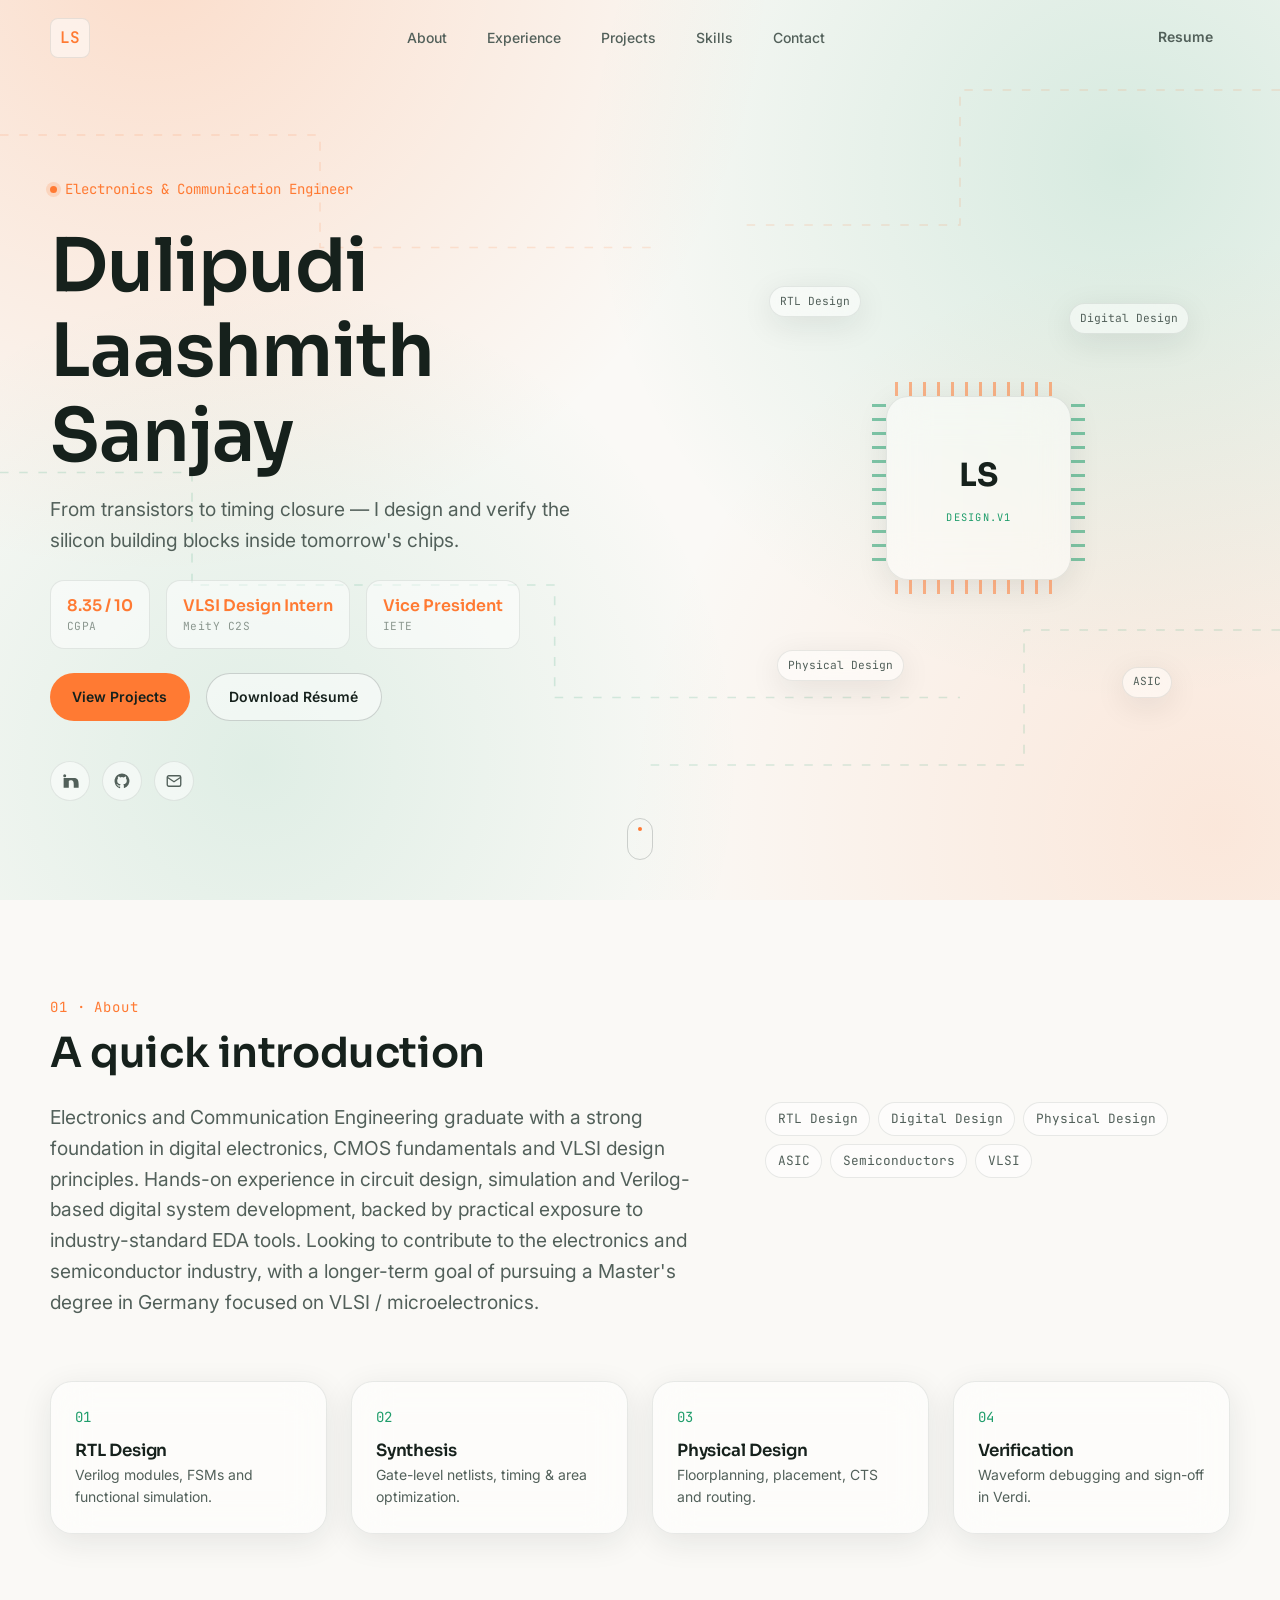
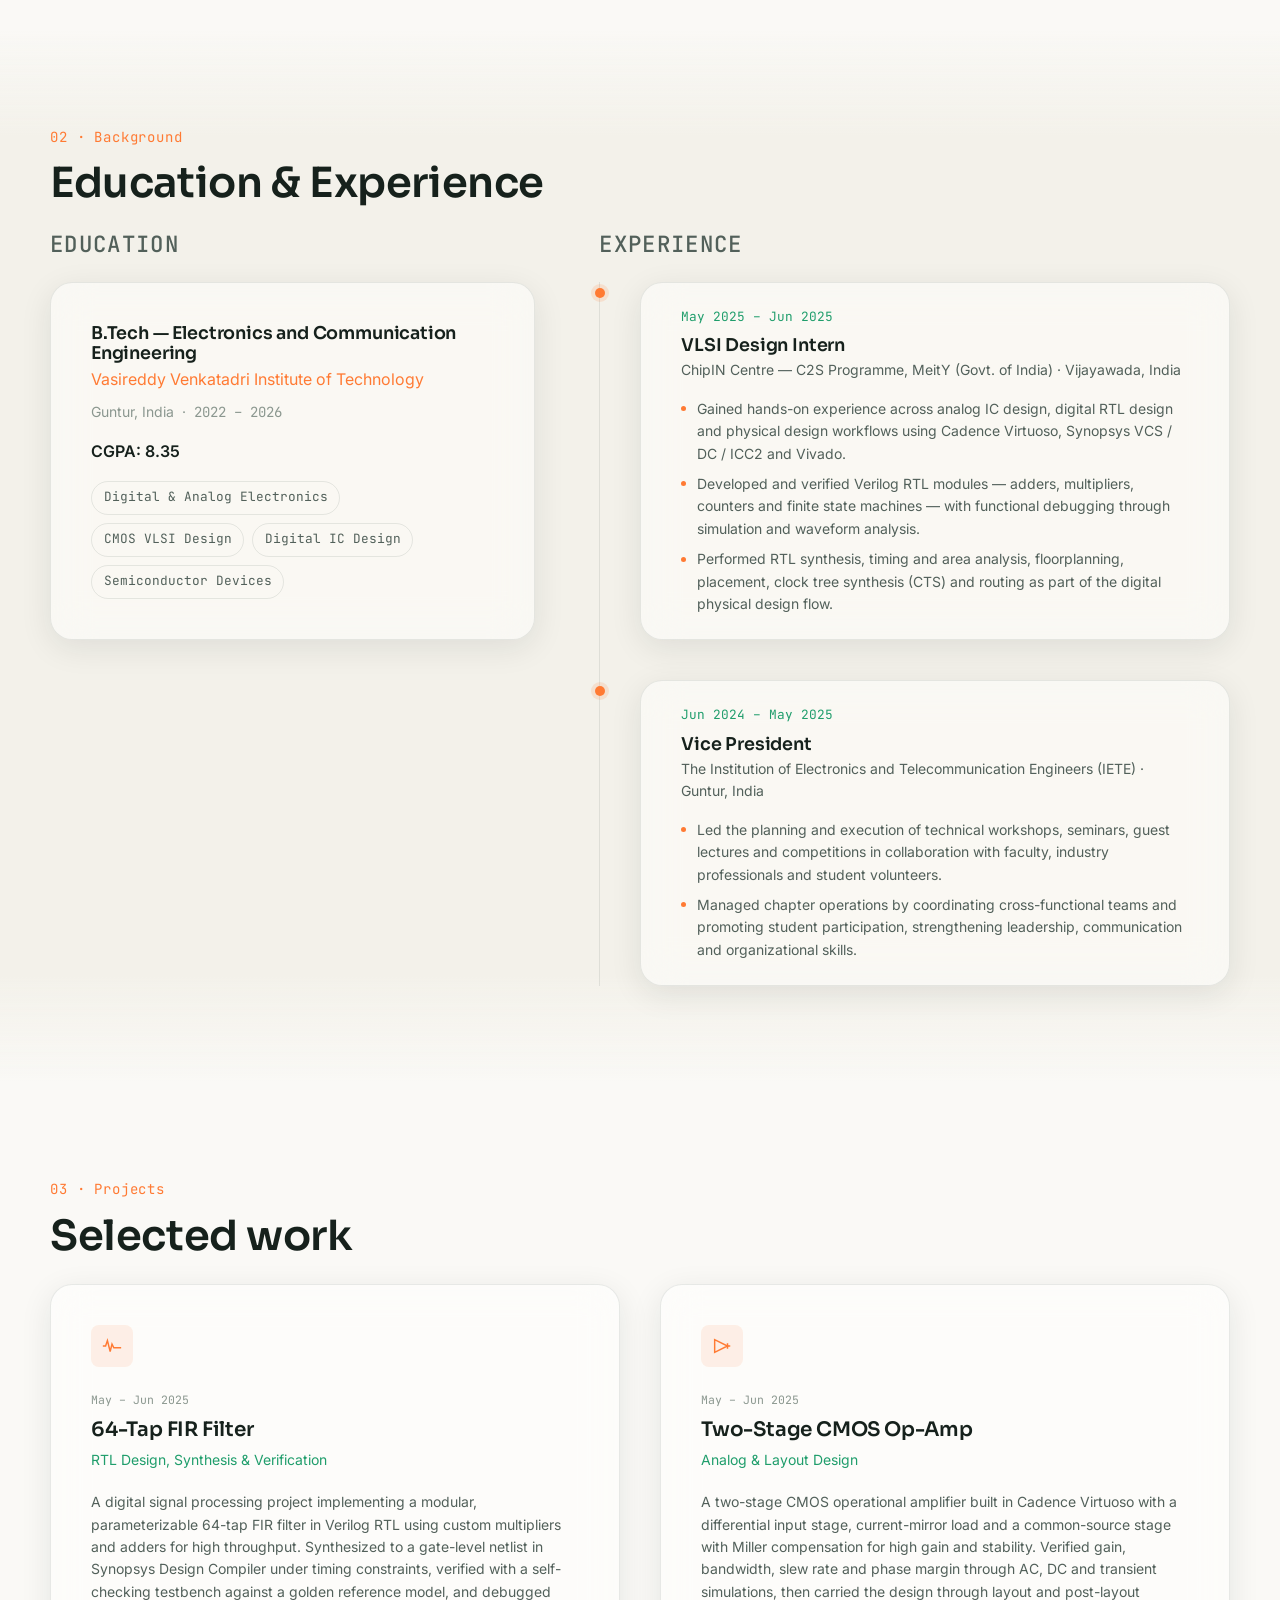
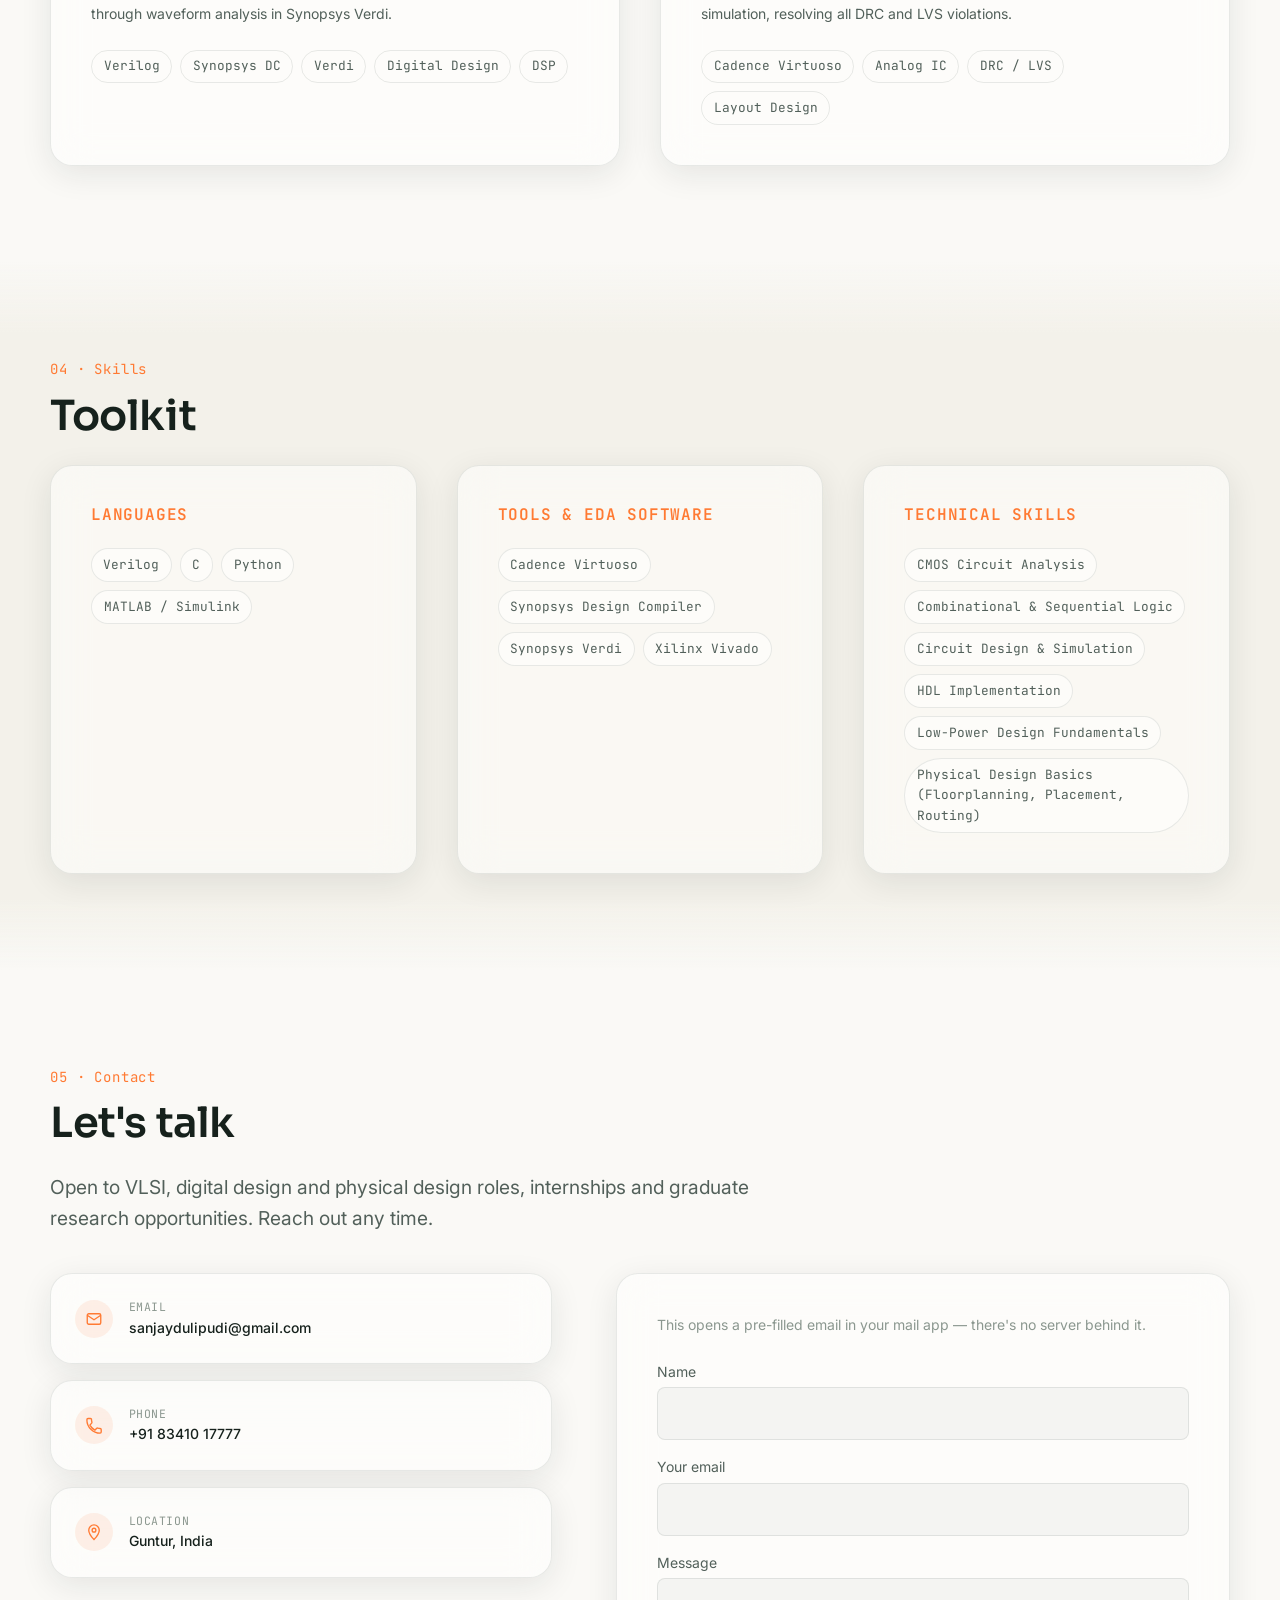
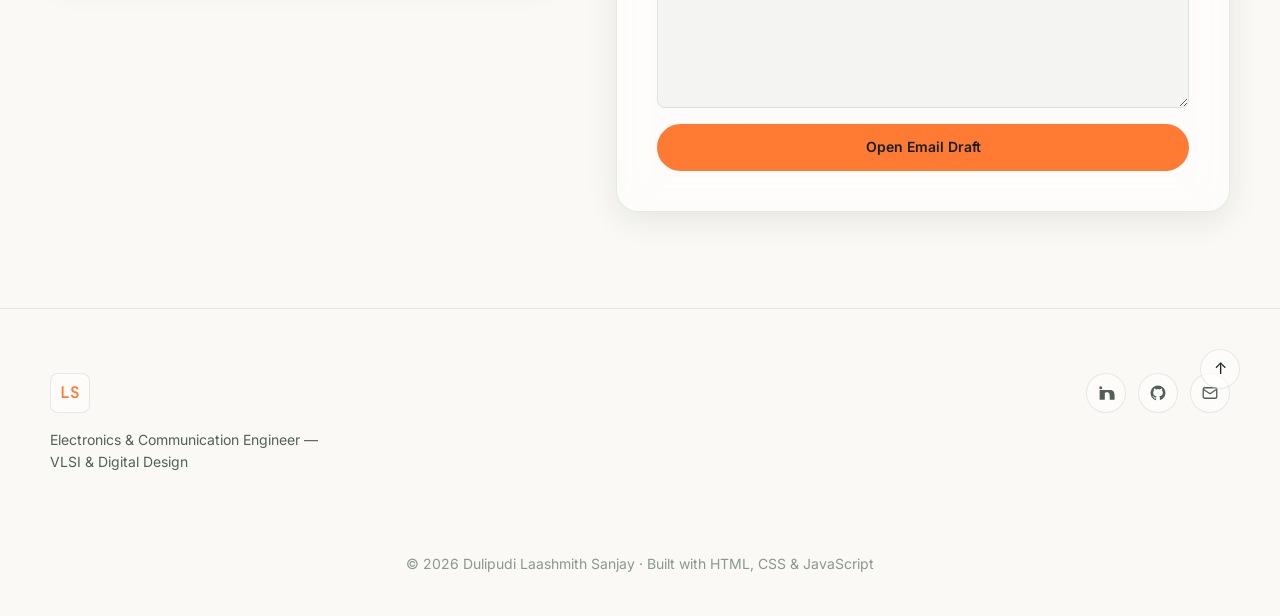
==== index.html @ 874336dc "Initial portfolio website" ====
<!DOCTYPE html>
<html lang="en">
<head>
  <meta charset="UTF-8" />
  <meta name="viewport" content="width=device-width, initial-scale=1.0" />
  <title>Laashmith Sanjay — VLSI &amp; Digital Design Engineer</title>
  <meta name="description" content="Portfolio of Dulipudi Laashmith Sanjay, an ECE graduate specializing in RTL design, physical design and analog IC design." />

  <!-- Favicon: a small inline chip glyph, no image file needed -->
  <link rel="icon" href="data:image/svg+xml,%3Csvg xmlns='http://www.w3.org/2000/svg' viewBox='0 0 32 32'%3E%3Crect x='9' y='9' width='14' height='14' rx='2' fill='%23ff7a33'/%3E%3Crect x='13' y='2' width='2' height='6' fill='%231f9d6b'/%3E%3Crect x='17' y='2' width='2' height='6' fill='%231f9d6b'/%3E%3Crect x='13' y='24' width='2' height='6' fill='%231f9d6b'/%3E%3Crect x='17' y='24' width='2' height='6' fill='%231f9d6b'/%3E%3Crect x='2' y='13' width='6' height='2' fill='%231f9d6b'/%3E%3Crect x='2' y='17' width='6' height='2' fill='%231f9d6b'/%3E%3Crect x='24' y='13' width='6' height='2' fill='%231f9d6b'/%3E%3Crect x='24' y='17' width='6' height='2' fill='%231f9d6b'/%3E%3C/svg%3E" />

  <!-- Fonts: Sora (headings), Inter (body), JetBrains Mono (labels/data) -->
  <link rel="preconnect" href="https://fonts.googleapis.com" />
  <link rel="preconnect" href="https://fonts.gstatic.com" crossorigin />
  <link href="https://fonts.googleapis.com/css2?family=Sora:wght@500;600;700;800&family=Inter:wght@400;500;600;700&family=JetBrains+Mono:wght@400;500;600&display=swap" rel="stylesheet" />

  <!-- Light warm-white browser chrome to match the page background -->
  <meta name="theme-color" content="#faf9f6" />

  <!-- Stylesheets: variables.css holds the theme, style.css holds the layout -->
  <link rel="stylesheet" href="css/variables.css" />
  <link rel="stylesheet" href="css/style.css" />
</head>
<body>

  <!-- Lets keyboard / screen-reader users jump straight past the nav -->
  <a class="skip-link" href="#main-content">Skip to content</a>

  <!-- ============================== HEADER / NAV Starts ============================== -->
  <header id="site-header" class="site-header">
    <div class="container site-header__inner">
      <a href="#home" class="logo" aria-label="Back to top">
        <span class="logo__mark" id="logo-initials">LS</span>
      </a>

      <nav class="nav" id="primary-nav" aria-label="Primary">
        <ul class="nav__list" id="nav-list"><!-- populated by main.js from portfolioData.nav --></ul>
      </nav>

      <div class="site-header__actions">
        <a href="#" id="header-resume-btn" class="btn btn--ghost btn--small" download>Resume</a>
        <button id="nav-toggle" class="nav-toggle" aria-label="Open menu" aria-expanded="false" aria-controls="primary-nav">
          <span class="nav-toggle__bar"></span>
          <span class="nav-toggle__bar"></span>
          <span class="nav-toggle__bar"></span>
        </button>
      </div>
    </div>
  </header>
  <!-- ============================== HEADER / NAV Ends ============================== -->

  <main id="main-content">

    <!-- ============================== HERO Starts ============================== -->
    <section id="home" class="hero">
      <div class="hero__bg" aria-hidden="true">
        <svg class="hero__traces" viewBox="0 0 1200 800" preserveAspectRatio="none" aria-hidden="true">
          <path class="trace" d="M0,120 H300 V220 H620" />
          <path class="trace" d="M0,420 H180 V520 H520 V620 H900" />
          <path class="trace" d="M1200,80 H900 V200 H700" />
          <path class="trace" d="M1200,560 H960 V680 H600" />
        </svg>
      </div>

      <div class="container hero__inner">
        <div class="hero__content">
          <p class="eyebrow"><span class="eyebrow__dot"></span><span id="hero-role">Electronics &amp; Communication Engineer</span></p>
          <h1 class="hero__name" id="hero-name">Dulipudi Laashmith Sanjay</h1>
          <p class="hero__tagline" id="hero-tagline">From transistors to timing closure — I design and verify the silicon building blocks inside tomorrow's chips.</p>

          <ul class="chip-row" id="hero-highlights"><!-- populated from portfolioData.highlights --></ul>

          <div class="hero__cta">
            <a href="#projects" class="btn btn--primary">View Projects</a>
            <a href="#" id="hero-resume-btn" class="btn btn--outline" download>Download Résumé</a>
          </div>

          <ul class="social-row" id="hero-socials" aria-label="Social links"><!-- populated from portfolioData.socials --></ul>
        </div>

        <div class="hero__visual" aria-hidden="true">
          <div class="chip-diagram">
            <div class="chip-diagram__die glass-panel" id="chip-die">
              <span class="chip-diagram__initials" id="chip-initials">LS</span>
              <span class="chip-diagram__caption" id="chip-caption">DESIGN.V1</span>
            </div>
            <div class="chip-diagram__pins chip-diagram__pins--top"></div>
            <div class="chip-diagram__pins chip-diagram__pins--bottom"></div>
            <div class="chip-diagram__pins chip-diagram__pins--left"></div>
            <div class="chip-diagram__pins chip-diagram__pins--right"></div>
            <ul class="chip-diagram__badges" id="chip-badges"><!-- populated from portfolioData.interests --></ul>
          </div>
        </div>
      </div>

      <a href="#about" class="scroll-cue" aria-label="Scroll to About section">
        <span></span>
      </a>
    </section>
    <!-- ============================== HERO Ends ============================== -->

    <!-- ============================== ABOUT Starts ============================== -->
    <section id="about" class="section">
      <div class="container">
        <p class="section-eyebrow">01 · About</p>
        <h2 class="section-title">A quick introduction</h2>

        <div class="about-grid">
          <p class="about-summary" id="about-summary"><!-- populated from portfolioData.personal.summary --></p>

          <ul class="tag-list" id="about-interests" aria-label="Areas of interest"><!-- populated from portfolioData.interests --></ul>
        </div>

        <div class="workflow" id="workflow-steps" aria-label="Chip design flow"><!-- populated from portfolioData.workflow --></div>
      </div>
    </section>
    <!-- ============================== ABOUT Ends ============================== -->

    <!-- ============================== EXPERIENCE Starts ============================== -->
    <section id="experience" class="section section--alt">
      <div class="container">
        <p class="section-eyebrow">02 · Background</p>
        <h2 class="section-title">Education &amp; Experience</h2>

        <div class="background-grid">
          <div class="background-col">
            <h3 class="background-col__title">Education</h3>
            <div id="education-list"><!-- populated from portfolioData.education --></div>
          </div>

          <div class="background-col">
            <h3 class="background-col__title">Experience</h3>
            <ol class="timeline" id="experience-list"><!-- populated from portfolioData.experience --></ol>
          </div>
        </div>
      </div>
    </section>
    <!-- ============================== EXPERIENCE Ends ============================== -->

    <!-- ============================== PROJECTS Starts ============================== -->
    <section id="projects" class="section">
      <div class="container">
        <p class="section-eyebrow">03 · Projects</p>
        <h2 class="section-title">Selected work</h2>

        <div class="project-grid" id="project-grid"><!-- populated from portfolioData.projects --></div>
      </div>
    </section>
    <!-- ============================== PROJECTS Ends ============================== -->

    <!-- ============================== SKILLS Starts ============================== -->
    <section id="skills" class="section section--alt">
      <div class="container">
        <p class="section-eyebrow">04 · Skills</p>
        <h2 class="section-title">Toolkit</h2>

        <div class="skills-grid" id="skills-grid"><!-- populated from portfolioData.skills --></div>
      </div>
    </section>
    <!-- ============================== SKILLS Ends ============================== -->

    <!-- ============================== CONTACT Starts ============================== -->
    <section id="contact" class="section">
      <div class="container">
        <p class="section-eyebrow">05 · Contact</p>
        <h2 class="section-title">Let's talk</h2>
        <p class="section-lead">Open to VLSI, digital design and physical design roles, internships and graduate research opportunities. Reach out any time.</p>

        <div class="contact-grid">
          <ul class="contact-cards" id="contact-cards"><!-- populated from portfolioData.personal --></ul>

          <form class="contact-form glass-panel" id="contact-form">
            <p class="contact-form__hint">This opens a pre-filled email in your mail app — there's no server behind it.</p>
            <div class="form-row">
              <label for="cf-name">Name</label>
              <input type="text" id="cf-name" name="name" required />
            </div>
            <div class="form-row">
              <label for="cf-email">Your email</label>
              <input type="email" id="cf-email" name="email" required />
            </div>
            <div class="form-row">
              <label for="cf-message">Message</label>
              <textarea id="cf-message" name="message" rows="4" required></textarea>
            </div>
            <button type="submit" class="btn btn--primary btn--full">Open Email Draft</button>
          </form>
        </div>
      </div>
    </section>
    <!-- ============================== CONTACT Ends ============================== -->

  </main>

  <!-- ============================== FOOTER Starts ============================== -->
  <footer class="site-footer">
    <div class="container site-footer__inner">
      <div>
        <span class="logo__mark logo__mark--small" id="footer-initials">LS</span>
        <p class="site-footer__tagline" id="footer-tagline">Electronics &amp; Communication Engineer — VLSI &amp; Digital Design</p>
      </div>

      <ul class="social-row" id="footer-socials" aria-label="Social links"><!-- populated by main.js --></ul>

      <p class="site-footer__meta">
        <span id="footer-year"></span> · Built with HTML, CSS &amp; JavaScript
      </p>
    </div>

    <a href="#home" class="back-to-top" aria-label="Back to top">↑</a>
  </footer>
  <!-- ============================== FOOTER Ends ============================== -->

  <!-- Scripts: data first, then the code that renders it -->
  <script src="js/portfolio-data.js"></script>
  <script src="js/main.js"></script>
</body>
</html>
---- css/variables.css ----
/* ============================================================================
   DESIGN TOKENS  (variables.css)
   ============================================================================
   This file is the control panel for the whole look of the site.
   Change a value here and it updates everywhere that value is used.

   You will almost never need to open style.css just to re-theme the page —
   start here first.
============================================================================ */

:root {

  /* ----------------------------------------------------------------------
     1. COLORS
     A warm, light "circuit board" palette: a soft paper-white base, a
     signal-orange accent (used sparingly — CTAs and highlights) and a
     circuit-green secondary accent (tags, hovers, trace lines). Two soft
     gradient blobs of these colors sit behind the page so the glass
     panels have real color to catch and refract — glassmorphism looks
     flat on plain white without that.
     Change these values to re-theme the entire site.
  ---------------------------------------------------------------------- */
  --color-bg: #faf9f6;              /* page background — warm paper white */
  --color-bg-alt: #f3f1ea;          /* alternating section background */
  --color-bg-elevated: #ffffff;     /* raised panels, header when scrolled */

  --color-accent: #ff7a33;          /* primary accent — "signal" orange */
  --color-accent-rgb: 255, 122, 51;
  --color-accent-2: #1f9d6b;        /* secondary accent — "circuit" green */
  --color-accent-2-rgb: 31, 157, 107;

  --color-ink: #14201c;             /* near-black used on top of accent fills */
  --color-text: #16211c;            /* primary text */
  --color-text-muted: #52605a;      /* secondary / supporting text */
  --color-text-faint: #8b978f;      /* captions, timestamps, fine print */

  /* Glassmorphism surfaces: translucent white layered over the warm
     background and its color blobs, so panels stay legible but still
     let the color underneath bleed through. */
  --color-glass-fill: rgba(255, 255, 255, 0.5);
  --color-glass-fill-hover: rgba(255, 255, 255, 0.72);
  --color-glass-border: rgba(20, 32, 28, 0.09);
  --color-glass-border-strong: rgba(20, 32, 28, 0.18);

  --color-header-bg: rgba(250, 249, 246, 0.75);
  --color-mobile-nav-bg: rgba(255, 255, 255, 0.96);

  /* ----------------------------------------------------------------------
     2. FONTS
     - Display: headings & the hero name (Sora — geometric, technical)
     - Body: paragraphs, nav links, buttons (Inter — readable at small sizes)
     - Mono: labels, dates, tags (JetBrains Mono — schematic / datasheet feel)
  ---------------------------------------------------------------------- */
  --font-display: "Sora", "Segoe UI", sans-serif;
  --font-body: "Inter", "Segoe UI", sans-serif;
  --font-mono: "JetBrains Mono", "Courier New", monospace;

  --fs-hero: clamp(2.4rem, 3rem + 3vw, 4.6rem);
  --fs-h2: clamp(1.7rem, 1.4rem + 1.6vw, 2.6rem);
  --fs-h3: clamp(1.15rem, 1.05rem + 0.5vw, 1.4rem);
  --fs-lead: clamp(1.05rem, 1rem + 0.3vw, 1.2rem);
  --fs-body: 1rem;
  --fs-small: 0.875rem;
  --fs-mono: 0.8rem;

  /* ----------------------------------------------------------------------
     3. SPACING
  ---------------------------------------------------------------------- */
  --space-3xs: 0.25rem;
  --space-2xs: 0.5rem;
  --space-xs: 0.75rem;
  --space-sm: 1rem;
  --space-md: 1.5rem;
  --space-lg: 2.5rem;
  --space-xl: 4rem;
  --space-2xl: 6rem;
  --space-3xl: 9rem;

  /* ----------------------------------------------------------------------
     4. SHAPE — radius, blur, shadows, borders
  ---------------------------------------------------------------------- */
  --radius-sm: 8px;
  --radius-md: 14px;
  --radius-lg: 22px;
  --radius-pill: 999px;

  --blur-glass: 20px;

  --shadow-glass: 0 8px 32px rgba(20, 32, 28, 0.09);
  --shadow-glow-accent: 0 0 40px rgba(var(--color-accent-rgb), 0.28);
  --shadow-glow-accent-2: 0 0 40px rgba(var(--color-accent-2-rgb), 0.22);

  /* ----------------------------------------------------------------------
     5. MOTION
  ---------------------------------------------------------------------- */
  --transition-fast: 160ms ease;
  --transition-base: 280ms cubic-bezier(0.22, 1, 0.36, 1);
  --transition-slow: 600ms cubic-bezier(0.22, 1, 0.36, 1);

  /* ----------------------------------------------------------------------
     6. LAYOUT
  ---------------------------------------------------------------------- */
  --container-width: 1180px;
  --header-height: 76px;
}
---- css/style.css ----
/* ============================================================================
   STYLE.CSS
   ============================================================================
   This file is organized into numbered sections. Use Ctrl+F / Cmd+F and
   search for a section title (e.g. "5. HEADER") to jump straight to it.

   For colors, fonts and spacing, edit variables.css instead — almost
   nothing in here hard-codes a color or font.

   TABLE OF CONTENTS
   -----------------
   1.  Reset & base
   2.  Typography
   3.  Layout utilities (container, section, glass panel)
   4.  Buttons
   5.  Tags & chips
   6.  Header / navigation
   7.  Hero
   8.  About
   9.  Background (education + experience timeline)
   10. Projects
   11. Skills
   12. Contact
   13. Footer
   14. Animations
   15. Accessibility
   16. Responsive overrides
============================================================================ */


/* ----------------------------------------------------------------------
   1. RESET & BASE
   A minimal reset so the browser's default spacing doesn't fight us.
---------------------------------------------------------------------- */
*, *::before, *::after {
  box-sizing: border-box;
}

* {
  margin: 0;
}

html {
  scroll-behavior: smooth;
  scroll-padding-top: var(--header-height);
}

body {
  background: var(--color-bg);
  color: var(--color-text);
  font-family: var(--font-body);
  font-size: var(--fs-body);
  line-height: 1.6;
  -webkit-font-smoothing: antialiased;
  overflow-x: hidden;
}

img, svg {
  display: block;
  max-width: 100%;
}

a {
  color: inherit;
  text-decoration: none;
}

ul, ol {
  list-style: none;
  padding: 0;
}

button, input, textarea {
  font: inherit;
  color: inherit;
  background: none;
  border: none;
}

/* Four soft, fixed gradient blobs behind everything — orange and
   circuit-green on the warm paper-white base. This is what gives the
   glass panels something to catch: glassmorphism reads flat without
   color underneath it. */
body::before {
  content: "";
  position: fixed;
  inset: 0;
  z-index: -1;
  background:
    radial-gradient(circle at 12% -5%, rgba(var(--color-accent-rgb), 0.22), transparent 42%),
    radial-gradient(circle at 88% 18%, rgba(var(--color-accent-2-rgb), 0.16), transparent 40%),
    radial-gradient(circle at 20% 85%, rgba(var(--color-accent-2-rgb), 0.12), transparent 38%),
    radial-gradient(circle at 95% 92%, rgba(var(--color-accent-rgb), 0.14), transparent 40%),
    var(--color-bg);
}


/* ----------------------------------------------------------------------
   2. TYPOGRAPHY
---------------------------------------------------------------------- */
h1, h2, h3, h4 {
  font-family: var(--font-display);
  font-weight: 600;
  line-height: 1.15;
  letter-spacing: -0.01em;
}

.mono {
  font-family: var(--font-mono);
}

.section-eyebrow {
  font-family: var(--font-mono);
  font-size: var(--fs-small);
  color: var(--color-accent);
  letter-spacing: 0.06em;
  margin-bottom: var(--space-xs);
}

.section-title {
  font-size: var(--fs-h2);
  margin-bottom: var(--space-md);
  max-width: 20ch;
}

.section-lead {
  color: var(--color-text-muted);
  font-size: var(--fs-lead);
  max-width: 62ch;
  margin-bottom: var(--space-lg);
}


/* ----------------------------------------------------------------------
   3. LAYOUT UTILITIES
---------------------------------------------------------------------- */
.container {
  width: min(100% - 2.5rem, var(--container-width));
  margin-inline: auto;
}

.section {
  padding-block: var(--space-2xl);
}

.section--alt {
  background: linear-gradient(180deg, transparent, var(--color-bg-alt) 10%, var(--color-bg-alt) 90%, transparent);
}

/* The glassmorphism surface used by every card / panel on the site:
   a translucent fill, a soft blur of whatever sits behind it, and a
   hairline border to catch the light. */
.glass-panel {
  background: var(--color-glass-fill);
  border: 1px solid var(--color-glass-border);
  border-radius: var(--radius-lg);
  backdrop-filter: blur(var(--blur-glass)) saturate(140%);
  -webkit-backdrop-filter: blur(var(--blur-glass)) saturate(140%);
  box-shadow: var(--shadow-glass);
  transition: border-color var(--transition-base), background var(--transition-base), transform var(--transition-base);
}


/* ----------------------------------------------------------------------
   4. BUTTONS
---------------------------------------------------------------------- */
.btn {
  display: inline-flex;
  align-items: center;
  justify-content: center;
  gap: var(--space-2xs);
  padding: 0.85em 1.6em;
  border-radius: var(--radius-pill);
  font-weight: 600;
  font-size: var(--fs-small);
  cursor: pointer;
  transition: transform var(--transition-fast), background var(--transition-base), border-color var(--transition-base), box-shadow var(--transition-base);
  white-space: nowrap;
}

.btn:hover {
  transform: translateY(-2px);
}

.btn--primary {
  background: var(--color-accent);
  color: var(--color-ink);
}

.btn--primary:hover {
  box-shadow: var(--shadow-glow-accent);
}

.btn--outline {
  border: 1px solid var(--color-glass-border-strong);
  color: var(--color-text);
  background: var(--color-glass-fill);
}

.btn--outline:hover {
  border-color: var(--color-accent);
  color: var(--color-accent);
}

.btn--ghost {
  color: var(--color-text-muted);
}

.btn--ghost:hover {
  color: var(--color-accent);
}

.btn--small {
  padding: 0.6em 1.2em;
}

.btn--full {
  width: 100%;
}


/* ----------------------------------------------------------------------
   5. TAGS & CHIPS
   "Tags" are small labels for skills / tools. "Chips" are the bigger
   fact pills in the hero (CGPA, internship, etc).
---------------------------------------------------------------------- */
.tag-list {
  display: flex;
  flex-wrap: wrap;
  gap: var(--space-2xs);
}

.tag {
  font-family: var(--font-mono);
  font-size: var(--fs-mono);
  padding: 0.45em 0.9em;
  border-radius: var(--radius-pill);
  background: var(--color-glass-fill);
  border: 1px solid var(--color-glass-border);
  color: var(--color-text-muted);
}

.tag--outline {
  background: transparent;
}

.chip-row {
  display: flex;
  flex-wrap: wrap;
  gap: var(--space-sm);
  margin-block: var(--space-md);
}

.chip {
  display: flex;
  flex-direction: column;
  padding: var(--space-xs) var(--space-sm);
  border-radius: var(--radius-md);
  background: var(--color-glass-fill);
  border: 1px solid var(--color-glass-border);
}

.chip__value {
  font-family: var(--font-display);
  font-weight: 600;
  font-size: 1rem;
  color: var(--color-accent);
}

.chip__label {
  font-family: var(--font-mono);
  font-size: 0.7rem;
  color: var(--color-text-faint);
  letter-spacing: 0.04em;
}


/* ----------------------------------------------------------------------
   6. HEADER / NAVIGATION
---------------------------------------------------------------------- */
.site-header {
  position: fixed;
  inset-inline: 0;
  top: 0;
  z-index: 100;
  height: var(--header-height);
  display: flex;
  align-items: center;
  border-bottom: 1px solid transparent;
  transition: background var(--transition-base), border-color var(--transition-base);
}

.site-header--scrolled {
  background: var(--color-header-bg);
  backdrop-filter: blur(16px);
  -webkit-backdrop-filter: blur(16px);
  border-bottom-color: var(--color-glass-border);
}

.site-header__inner {
  display: flex;
  align-items: center;
  justify-content: space-between;
}

.logo__mark {
  display: inline-flex;
  align-items: center;
  justify-content: center;
  width: 40px;
  height: 40px;
  border-radius: var(--radius-sm);
  font-family: var(--font-mono);
  font-weight: 600;
  color: var(--color-accent);
  background: var(--color-glass-fill);
  border: 1px solid var(--color-glass-border);
}

.logo__mark--small {
  margin-bottom: var(--space-sm);
}

.nav__list {
  display: flex;
  gap: var(--space-lg);
}

.nav__link {
  font-size: var(--fs-small);
  font-weight: 500;
  color: var(--color-text-muted);
  position: relative;
  padding-block: 0.3em;
  transition: color var(--transition-fast);
}

.nav__link::after {
  content: "";
  position: absolute;
  left: 0;
  bottom: 0;
  width: 0;
  height: 1px;
  background: var(--color-accent);
  transition: width var(--transition-base);
}

.nav__link:hover,
.nav__link--active {
  color: var(--color-text);
}

.nav__link:hover::after,
.nav__link--active::after {
  width: 100%;
}

.site-header__actions {
  display: flex;
  align-items: center;
  gap: var(--space-sm);
}

.nav-toggle {
  display: none;
  flex-direction: column;
  justify-content: center;
  gap: 5px;
  width: 40px;
  height: 40px;
  cursor: pointer;
}

.nav-toggle__bar {
  width: 20px;
  height: 2px;
  background: var(--color-text);
  transition: transform var(--transition-base), opacity var(--transition-base);
}


/* ----------------------------------------------------------------------
   7. HERO
---------------------------------------------------------------------- */
.hero {
  position: relative;
  min-height: 100svh;
  display: flex;
  align-items: center;
  padding-top: var(--header-height);
  overflow: hidden;
}

.hero__bg {
  position: absolute;
  inset: 0;
  z-index: -1;
}

.hero__traces {
  width: 100%;
  height: 100%;
  opacity: 0.5;
}

.hero__traces .trace {
  fill: none;
  stroke: rgba(var(--color-accent-2-rgb), 0.32);
  stroke-width: 1.5;
  stroke-dasharray: 8 10;
}

.hero__traces .trace:nth-child(odd) {
  stroke: rgba(var(--color-accent-rgb), 0.3);
}

.hero__inner {
  display: grid;
  grid-template-columns: 1.1fr 0.9fr;
  align-items: center;
  gap: var(--space-xl);
}

.eyebrow {
  display: inline-flex;
  align-items: center;
  gap: var(--space-2xs);
  font-family: var(--font-mono);
  font-size: var(--fs-small);
  color: var(--color-accent);
  margin-bottom: var(--space-md);
}

.eyebrow__dot {
  width: 7px;
  height: 7px;
  border-radius: 50%;
  background: var(--color-accent);
  box-shadow: 0 0 0 4px rgba(var(--color-accent-rgb), 0.18);
}

.hero__name {
  font-size: var(--fs-hero);
  margin-bottom: var(--space-sm);
}

.hero__tagline {
  font-size: var(--fs-lead);
  color: var(--color-text-muted);
  max-width: 46ch;
}

.hero__cta {
  display: flex;
  flex-wrap: wrap;
  gap: var(--space-sm);
  margin-bottom: var(--space-lg);
}

.social-row {
  display: flex;
  gap: var(--space-xs);
}

.icon-btn {
  display: inline-flex;
  align-items: center;
  justify-content: center;
  width: 40px;
  height: 40px;
  border-radius: 50%;
  color: var(--color-text-muted);
  background: var(--color-glass-fill);
  border: 1px solid var(--color-glass-border);
  transition: color var(--transition-fast), border-color var(--transition-fast), transform var(--transition-fast);
}

.icon-btn svg {
  width: 18px;
  height: 18px;
}

.icon-btn:hover {
  color: var(--color-accent);
  border-color: var(--color-accent);
  transform: translateY(-2px);
}

/* --- Signature visual: the "chip diagram" --- */
.hero__visual {
  display: flex;
  justify-content: center;
}

.chip-diagram {
  position: relative;
  width: min(420px, 90vw);
  height: min(420px, 90vw);
}

.chip-diagram__die {
  position: absolute;
  inset: 28%;
  display: flex;
  flex-direction: column;
  align-items: center;
  justify-content: center;
  gap: var(--space-2xs);
  border-radius: var(--radius-lg);
  animation: pulseGlow 4s ease-in-out infinite;
}

.chip-diagram__initials {
  font-family: var(--font-display);
  font-size: 2rem;
  font-weight: 700;
  color: var(--color-text);
}

.chip-diagram__caption {
  font-family: var(--font-mono);
  font-size: 0.65rem;
  letter-spacing: 0.12em;
  color: var(--color-accent-2);
}

/* Shown instead of the initials when personal.photo is set in
   portfolio-data.js. */
.chip-diagram__photo {
  width: 100%;
  height: 100%;
  object-fit: cover;
  border-radius: var(--radius-lg);
}

/* Pin rows: a repeating tick pattern along each edge of the die,
   evoking the leads on an IC package. */
.chip-diagram__pins {
  position: absolute;
  background-repeat: repeat;
  opacity: 0.55;
}

.chip-diagram__pins--top,
.chip-diagram__pins--bottom {
  left: 30%;
  right: 30%;
  height: 14px;
  background-image: repeating-linear-gradient(90deg, var(--color-accent) 0 3px, transparent 3px 14px);
}

.chip-diagram__pins--top { top: calc(28% - 14px); }
.chip-diagram__pins--bottom { bottom: calc(28% - 14px); }

.chip-diagram__pins--left,
.chip-diagram__pins--right {
  top: 30%;
  bottom: 30%;
  width: 14px;
  background-image: repeating-linear-gradient(180deg, var(--color-accent-2) 0 3px, transparent 3px 14px);
}

.chip-diagram__pins--left { left: calc(28% - 14px); }
.chip-diagram__pins--right { right: calc(28% - 14px); }

.chip-diagram__badges {
  position: absolute;
  inset: 0;
}

.chip-diagram__badge {
  position: absolute;
  padding: 0.5em 0.9em;
  border-radius: var(--radius-pill);
  font-family: var(--font-mono);
  font-size: 0.7rem;
  color: var(--color-text-muted);
  animation: floatBadge 6s ease-in-out infinite;
}

.chip-diagram__badge--1 { top: 2%;  left: 0%;  animation-delay: 0s; }
.chip-diagram__badge--2 { top: 6%;  right: 0%; animation-delay: 1.2s; }
.chip-diagram__badge--3 { bottom: 4%; left: 2%; animation-delay: 2.4s; }
.chip-diagram__badge--4 { bottom: 0%; right: 4%; animation-delay: 3.6s; }

.scroll-cue {
  position: absolute;
  bottom: var(--space-lg);
  left: 50%;
  transform: translateX(-50%);
  width: 26px;
  height: 42px;
  border-radius: var(--radius-pill);
  border: 1px solid var(--color-glass-border-strong);
  display: flex;
  justify-content: center;
  padding-top: 8px;
}

.scroll-cue span {
  width: 4px;
  height: 4px;
  border-radius: 50%;
  background: var(--color-accent);
  animation: scrollCue 1.8s ease-in-out infinite;
}


/* ----------------------------------------------------------------------
   8. ABOUT
---------------------------------------------------------------------- */
.about-grid {
  display: grid;
  grid-template-columns: 1.4fr 1fr;
  gap: var(--space-xl);
  align-items: start;
  margin-bottom: var(--space-xl);
}

.about-summary {
  font-size: var(--fs-lead);
  color: var(--color-text-muted);
}

.workflow {
  display: grid;
  grid-template-columns: repeat(4, 1fr);
  gap: var(--space-md);
  align-items: stretch;
}

.workflow__connector {
  display: none;
}

.workflow__step {
  padding: var(--space-md);
}

.workflow__number {
  display: block;
  font-family: var(--font-mono);
  color: var(--color-accent-2);
  font-size: var(--fs-small);
  margin-bottom: var(--space-xs);
}

.workflow__title {
  font-size: 1.05rem;
  margin-bottom: var(--space-3xs);
}

.workflow__desc {
  font-size: var(--fs-small);
  color: var(--color-text-muted);
}


/* ----------------------------------------------------------------------
   9. BACKGROUND (Education + Experience)
---------------------------------------------------------------------- */
.background-grid {
  display: grid;
  grid-template-columns: 1fr 1.3fr;
  gap: var(--space-xl);
  align-items: start;
}

.background-col__title {
  font-size: var(--fs-h3);
  margin-bottom: var(--space-md);
  color: var(--color-text-muted);
  font-family: var(--font-mono);
  text-transform: uppercase;
  letter-spacing: 0.06em;
  font-weight: 500;
}

.education-card {
  padding: var(--space-lg);
}

.education-card__degree {
  font-size: 1.1rem;
  margin-bottom: var(--space-3xs);
}

.education-card__school {
  color: var(--color-accent);
  margin-bottom: var(--space-2xs);
}

.education-card__meta {
  display: flex;
  gap: var(--space-2xs);
  color: var(--color-text-faint);
  font-size: var(--fs-small);
  margin-bottom: var(--space-sm);
}

.education-card__detail {
  font-weight: 600;
  margin-bottom: var(--space-sm);
}

.timeline {
  position: relative;
  padding-left: var(--space-lg);
  border-left: 1px solid var(--color-glass-border);
  display: flex;
  flex-direction: column;
  gap: var(--space-lg);
}

.timeline__item {
  position: relative;
}

.timeline__marker {
  position: absolute;
  left: calc(var(--space-lg) * -1 - 5px);
  top: 6px;
  width: 10px;
  height: 10px;
  border-radius: 50%;
  background: var(--color-accent);
  box-shadow: 0 0 0 4px rgba(var(--color-accent-rgb), 0.15);
}

.timeline__content {
  padding: var(--space-md) var(--space-lg);
}

.timeline__period {
  color: var(--color-accent-2);
  font-size: var(--fs-mono);
  margin-bottom: var(--space-2xs);
}

.timeline__role {
  font-size: 1.1rem;
  margin-bottom: var(--space-3xs);
}

.timeline__org {
  color: var(--color-text-muted);
  font-size: var(--fs-small);
  margin-bottom: var(--space-sm);
}

.timeline__points {
  display: flex;
  flex-direction: column;
  gap: var(--space-2xs);
  color: var(--color-text-muted);
  font-size: var(--fs-small);
}

.timeline__points li {
  position: relative;
  padding-left: var(--space-sm);
}

.timeline__points li::before {
  content: "";
  position: absolute;
  left: 0;
  top: 0.6em;
  width: 5px;
  height: 5px;
  background: var(--color-accent);
  border-radius: 50%;
}


/* ----------------------------------------------------------------------
   10. PROJECTS
---------------------------------------------------------------------- */
.project-grid {
  display: grid;
  grid-template-columns: repeat(auto-fit, minmax(320px, 1fr));
  gap: var(--space-lg);
}

.project-card {
  padding: var(--space-lg);
  display: flex;
  flex-direction: column;
  gap: var(--space-2xs);
}

.project-card:hover {
  border-color: var(--color-glass-border-strong);
  transform: translateY(-4px);
}

.project-card__icon {
  width: 42px;
  height: 42px;
  display: flex;
  align-items: center;
  justify-content: center;
  border-radius: var(--radius-sm);
  background: rgba(var(--color-accent-rgb), 0.1);
  color: var(--color-accent);
  margin-bottom: var(--space-sm);
}

.project-card__icon svg {
  width: 22px;
  height: 22px;
}

.project-card__period {
  color: var(--color-text-faint);
  font-size: 0.72rem;
}

.project-card__title {
  font-size: 1.25rem;
}

.project-card__subtitle {
  color: var(--color-accent-2);
  font-size: var(--fs-small);
  margin-bottom: var(--space-xs);
}

.project-card__desc {
  color: var(--color-text-muted);
  font-size: var(--fs-small);
  margin-bottom: var(--space-sm);
}

.project-card__link {
  display: inline-flex;
  align-items: center;
  gap: var(--space-3xs);
  margin-top: var(--space-sm);
  color: var(--color-accent);
  font-size: var(--fs-small);
  font-weight: 600;
}

.project-card__link svg {
  width: 14px;
  height: 14px;
  transition: transform var(--transition-fast);
}

.project-card__link:hover svg {
  transform: translateX(3px);
}


/* ----------------------------------------------------------------------
   11. SKILLS
---------------------------------------------------------------------- */
.skills-grid {
  display: grid;
  grid-template-columns: repeat(auto-fit, minmax(260px, 1fr));
  gap: var(--space-lg);
}

.skills-panel {
  padding: var(--space-lg);
}

.skills-panel__title {
  font-size: 1rem;
  font-family: var(--font-mono);
  text-transform: uppercase;
  letter-spacing: 0.05em;
  color: var(--color-accent);
  margin-bottom: var(--space-md);
}


/* ----------------------------------------------------------------------
   12. CONTACT
---------------------------------------------------------------------- */
.contact-grid {
  display: grid;
  grid-template-columns: 0.9fr 1.1fr;
  gap: var(--space-xl);
  align-items: start;
}

.contact-cards {
  display: flex;
  flex-direction: column;
  gap: var(--space-sm);
}

.contact-card {
  display: flex;
  align-items: center;
  gap: var(--space-sm);
  padding: var(--space-md);
  transition: border-color var(--transition-fast), transform var(--transition-fast);
}

.contact-card:hover {
  border-color: var(--color-accent);
  transform: translateX(4px);
}

.contact-card__icon {
  display: inline-flex;
  width: 38px;
  height: 38px;
  align-items: center;
  justify-content: center;
  border-radius: 50%;
  background: rgba(var(--color-accent-rgb), 0.1);
  color: var(--color-accent);
  flex-shrink: 0;
}

.contact-card__icon svg {
  width: 18px;
  height: 18px;
}

.contact-card__label {
  display: block;
  font-size: 0.72rem;
  color: var(--color-text-faint);
  font-family: var(--font-mono);
  text-transform: uppercase;
  letter-spacing: 0.05em;
}

.contact-card__value {
  display: block;
  font-size: var(--fs-small);
  font-weight: 500;
}

.contact-form {
  padding: var(--space-lg);
  display: flex;
  flex-direction: column;
  gap: var(--space-sm);
}

.contact-form__hint {
  font-size: var(--fs-small);
  color: var(--color-text-faint);
  margin-bottom: var(--space-2xs);
}

.form-row {
  display: flex;
  flex-direction: column;
  gap: var(--space-3xs);
}

.form-row label {
  font-size: var(--fs-small);
  color: var(--color-text-muted);
}

.form-row input,
.form-row textarea {
  padding: 0.8em 1em;
  border-radius: var(--radius-sm);
  background: rgba(20, 32, 28, 0.035);
  border: 1px solid var(--color-glass-border);
  resize: vertical;
  transition: border-color var(--transition-fast);
}

.form-row input:focus,
.form-row textarea:focus {
  border-color: var(--color-accent);
  outline: none;
}


/* ----------------------------------------------------------------------
   13. FOOTER
---------------------------------------------------------------------- */
.site-footer {
  position: relative;
  border-top: 1px solid var(--color-glass-border);
  padding-block: var(--space-xl) var(--space-lg);
}

.site-footer__inner {
  display: flex;
  flex-wrap: wrap;
  justify-content: space-between;
  align-items: flex-start;
  gap: var(--space-lg);
}

.site-footer__tagline {
  color: var(--color-text-muted);
  font-size: var(--fs-small);
  max-width: 32ch;
}

.site-footer__meta {
  color: var(--color-text-faint);
  font-size: var(--fs-small);
  width: 100%;
  text-align: center;
  margin-top: var(--space-lg);
}

.back-to-top {
  position: absolute;
  right: var(--space-lg);
  top: var(--space-lg);
  width: 40px;
  height: 40px;
  display: inline-flex;
  align-items: center;
  justify-content: center;
  border-radius: 50%;
  background: var(--color-glass-fill);
  border: 1px solid var(--color-glass-border);
  transition: transform var(--transition-fast), color var(--transition-fast);
}

.back-to-top:hover {
  transform: translateY(-3px);
  color: var(--color-accent);
}


/* ----------------------------------------------------------------------
   14. ANIMATIONS
   What each animation does, where it's used, and how to turn it off.
---------------------------------------------------------------------- */

/* pulseGlow — a slow breathing glow on the hero chip die.
   Used on: .chip-diagram__die
   Disable by removing the `animation` line in that rule above. */
@keyframes pulseGlow {
  0%, 100% { box-shadow: var(--shadow-glass); }
  50% { box-shadow: var(--shadow-glass), var(--shadow-glow-accent); }
}

/* floatBadge — a gentle up/down drift for the labels orbiting the hero
   chip, so the hero feels alive without being distracting.
   Used on: .chip-diagram__badge */
@keyframes floatBadge {
  0%, 100% { transform: translateY(0); }
  50% { transform: translateY(-8px); }
}

/* scrollCue — the dot bouncing inside the "scroll down" pill in the hero.
   Used on: .scroll-cue span */
@keyframes scrollCue {
  0% { transform: translateY(0); opacity: 1; }
  70% { transform: translateY(16px); opacity: 0; }
  100% { transform: translateY(0); opacity: 0; }
}

/* traceDraw — makes the background circuit-trace lines look like they
   are being drawn in when the page loads.
   Used on: .hero__traces .trace */
@keyframes traceDraw {
  from { stroke-dashoffset: 400; }
  to { stroke-dashoffset: 0; }
}

.hero__traces .trace {
  animation: traceDraw 3s ease-out forwards;
}

/* reveal / is-visible — the fade-and-rise used to bring sections and
   cards in as you scroll. Applied and triggered from main.js via
   IntersectionObserver. Automatically skipped for users who have
   "reduce motion" turned on in their OS (see section 15 below). */
.reveal {
  opacity: 0;
  transform: translateY(24px);
  transition: opacity var(--transition-slow), transform var(--transition-slow);
}

.reveal.is-visible {
  opacity: 1;
  transform: translateY(0);
}


/* ----------------------------------------------------------------------
   15. ACCESSIBILITY
---------------------------------------------------------------------- */
.skip-link {
  position: absolute;
  top: -60px;
  left: var(--space-sm);
  z-index: 1000;
  background: var(--color-accent);
  color: var(--color-ink);
  padding: 0.7em 1.2em;
  border-radius: var(--radius-sm);
  font-weight: 600;
  transition: top var(--transition-fast);
}

.skip-link:focus {
  top: var(--space-sm);
}

:focus-visible {
  outline: 2px solid var(--color-accent);
  outline-offset: 3px;
}

@media (prefers-reduced-motion: reduce) {
  html {
    scroll-behavior: auto;
  }
  *, *::before, *::after {
    animation-duration: 0.001ms !important;
    animation-iteration-count: 1 !important;
    transition-duration: 0.001ms !important;
    scroll-behavior: auto !important;
  }
}


/* ----------------------------------------------------------------------
   16. RESPONSIVE OVERRIDES
   Most of the layout already flexes via clamp()/grid auto-fit. These
   breakpoints handle the bigger structural changes: stacking columns
   and swapping in the mobile navigation.
---------------------------------------------------------------------- */
@media (max-width: 960px) {
  .hero__inner {
    grid-template-columns: 1fr;
  }

  .hero__visual {
    order: -1;
  }

  .chip-diagram {
    width: min(320px, 80vw);
    height: min(320px, 80vw);
    margin-inline: auto;
  }

  .about-grid,
  .background-grid,
  .contact-grid {
    grid-template-columns: 1fr;
  }

  .workflow {
    grid-template-columns: repeat(2, 1fr);
  }
}

@media (max-width: 720px) {
  .nav {
    position: fixed;
    top: var(--header-height);
    left: 0;
    right: 0;
    background: var(--color-mobile-nav-bg);
    backdrop-filter: blur(16px);
    border-bottom: 1px solid var(--color-glass-border);
    max-height: 0;
    overflow: hidden;
    transition: max-height var(--transition-base);
  }

  .nav--open {
    max-height: 400px;
  }

  .nav__list {
    flex-direction: column;
    gap: 0;
    padding: var(--space-sm) 0;
  }

  .nav__link {
    display: block;
    padding: var(--space-sm) var(--space-lg);
  }

  .nav__link::after {
    display: none;
  }

  .nav-toggle {
    display: flex;
  }

  #header-resume-btn {
    display: none;
  }

  .nav-toggle--active .nav-toggle__bar:nth-child(1) {
    transform: translateY(7px) rotate(45deg);
  }
  .nav-toggle--active .nav-toggle__bar:nth-child(2) {
    opacity: 0;
  }
  .nav-toggle--active .nav-toggle__bar:nth-child(3) {
    transform: translateY(-7px) rotate(-45deg);
  }
}

@media (max-width: 560px) {
  .workflow {
    grid-template-columns: 1fr;
  }

  .site-footer__inner {
    justify-content: center;
    text-align: center;
  }

  .back-to-top {
    position: static;
    margin-inline: auto;
  }
}
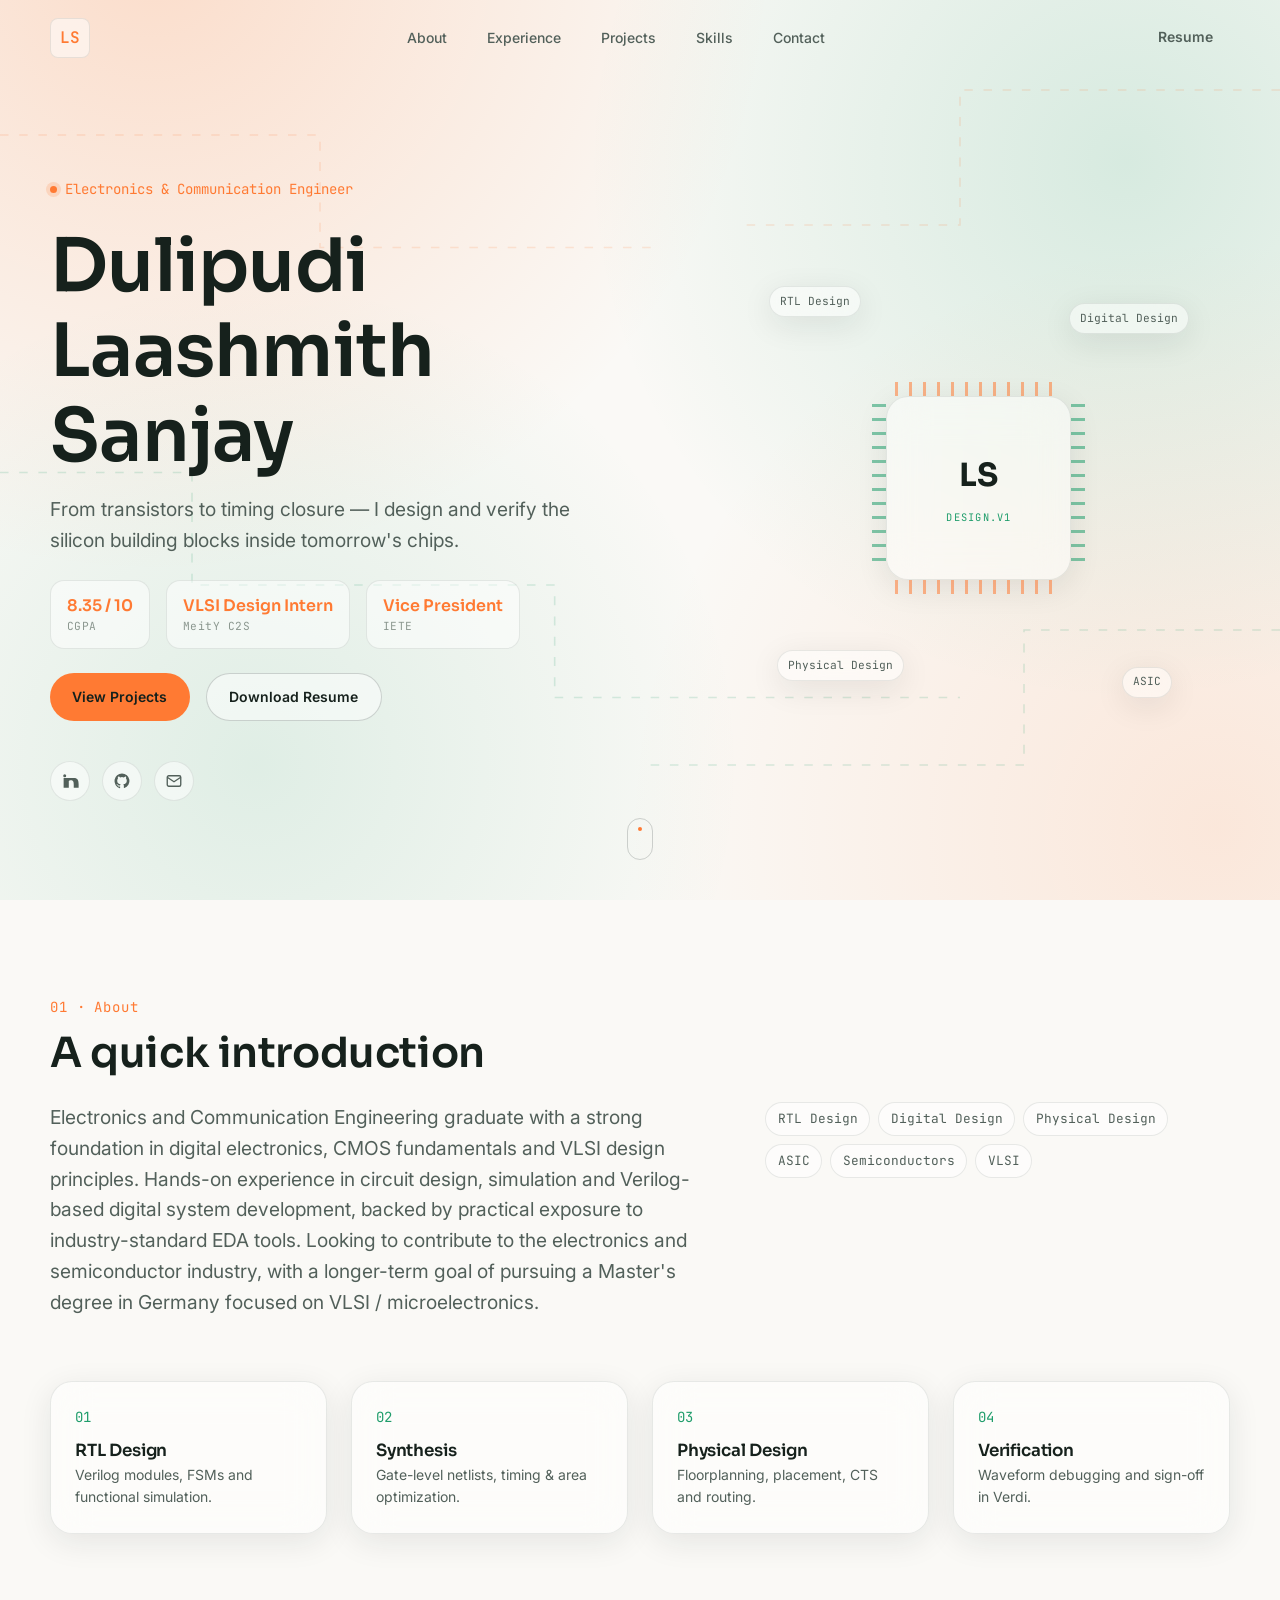
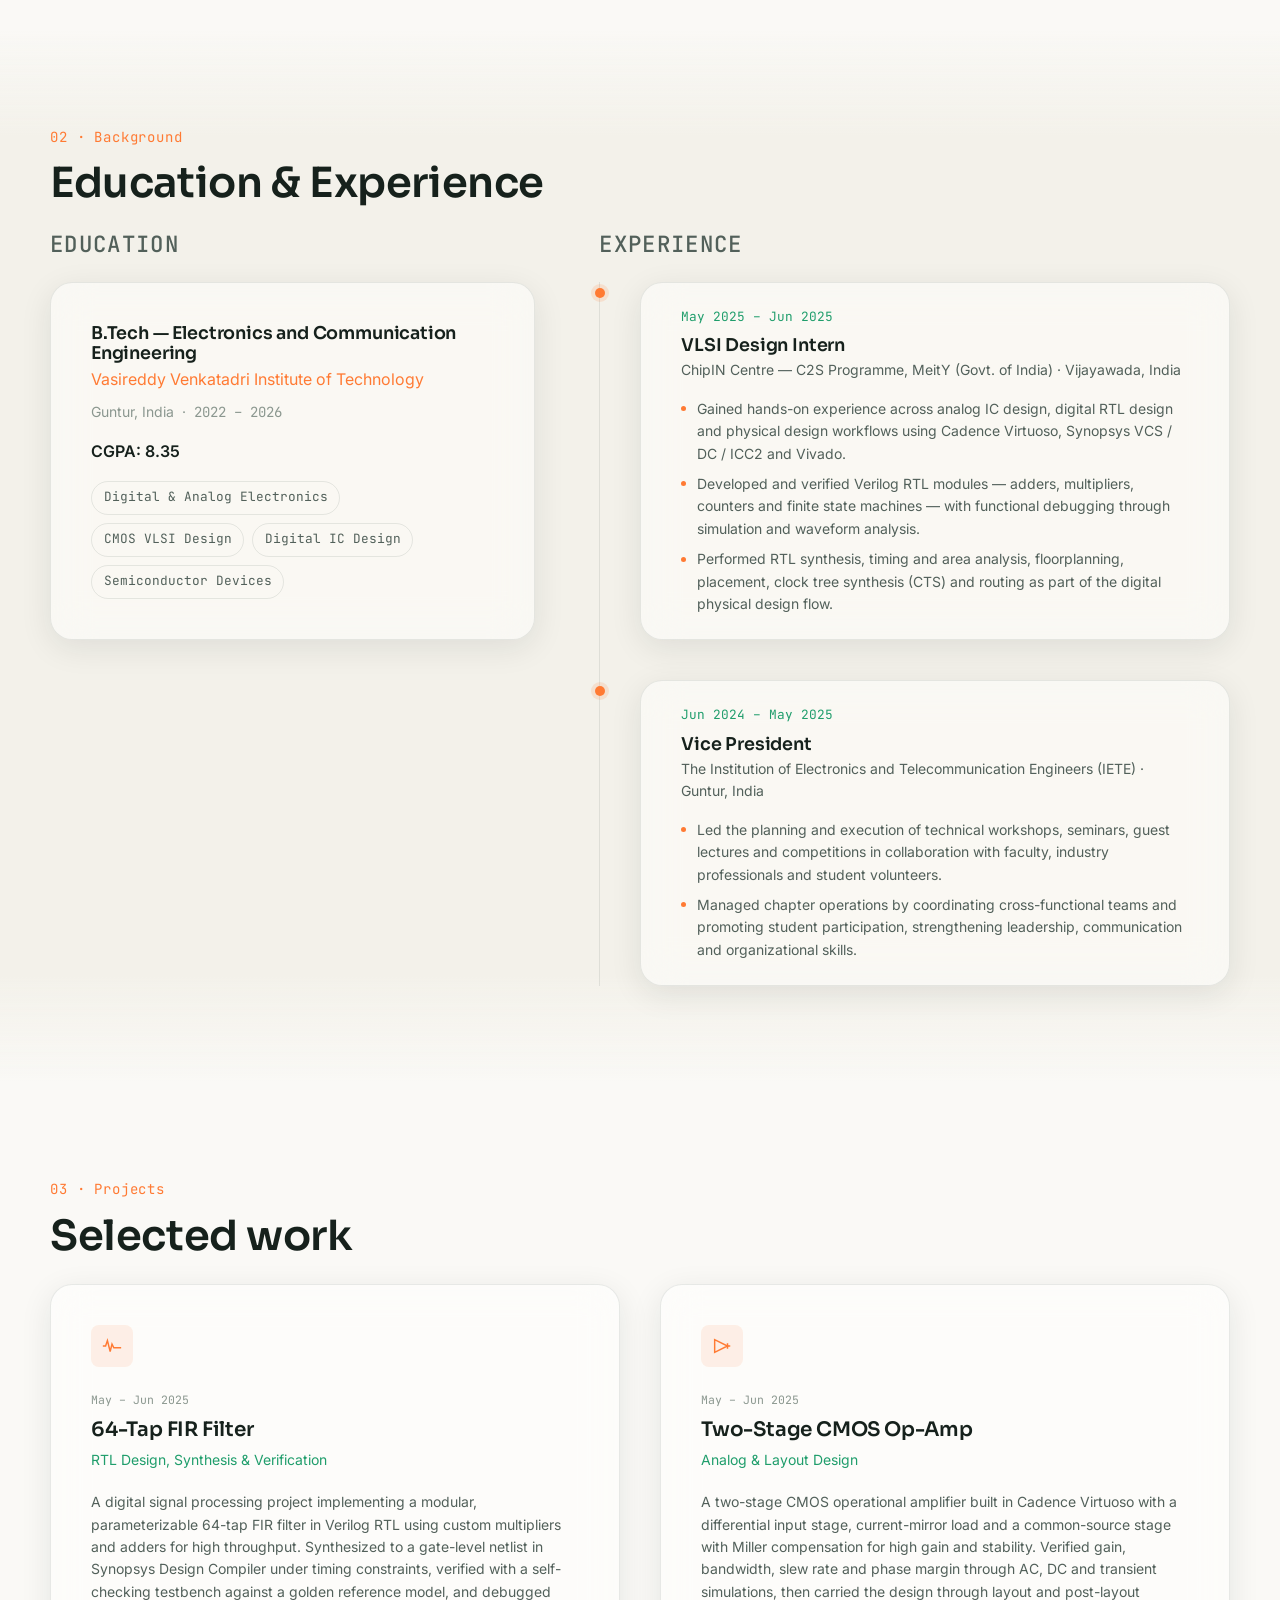
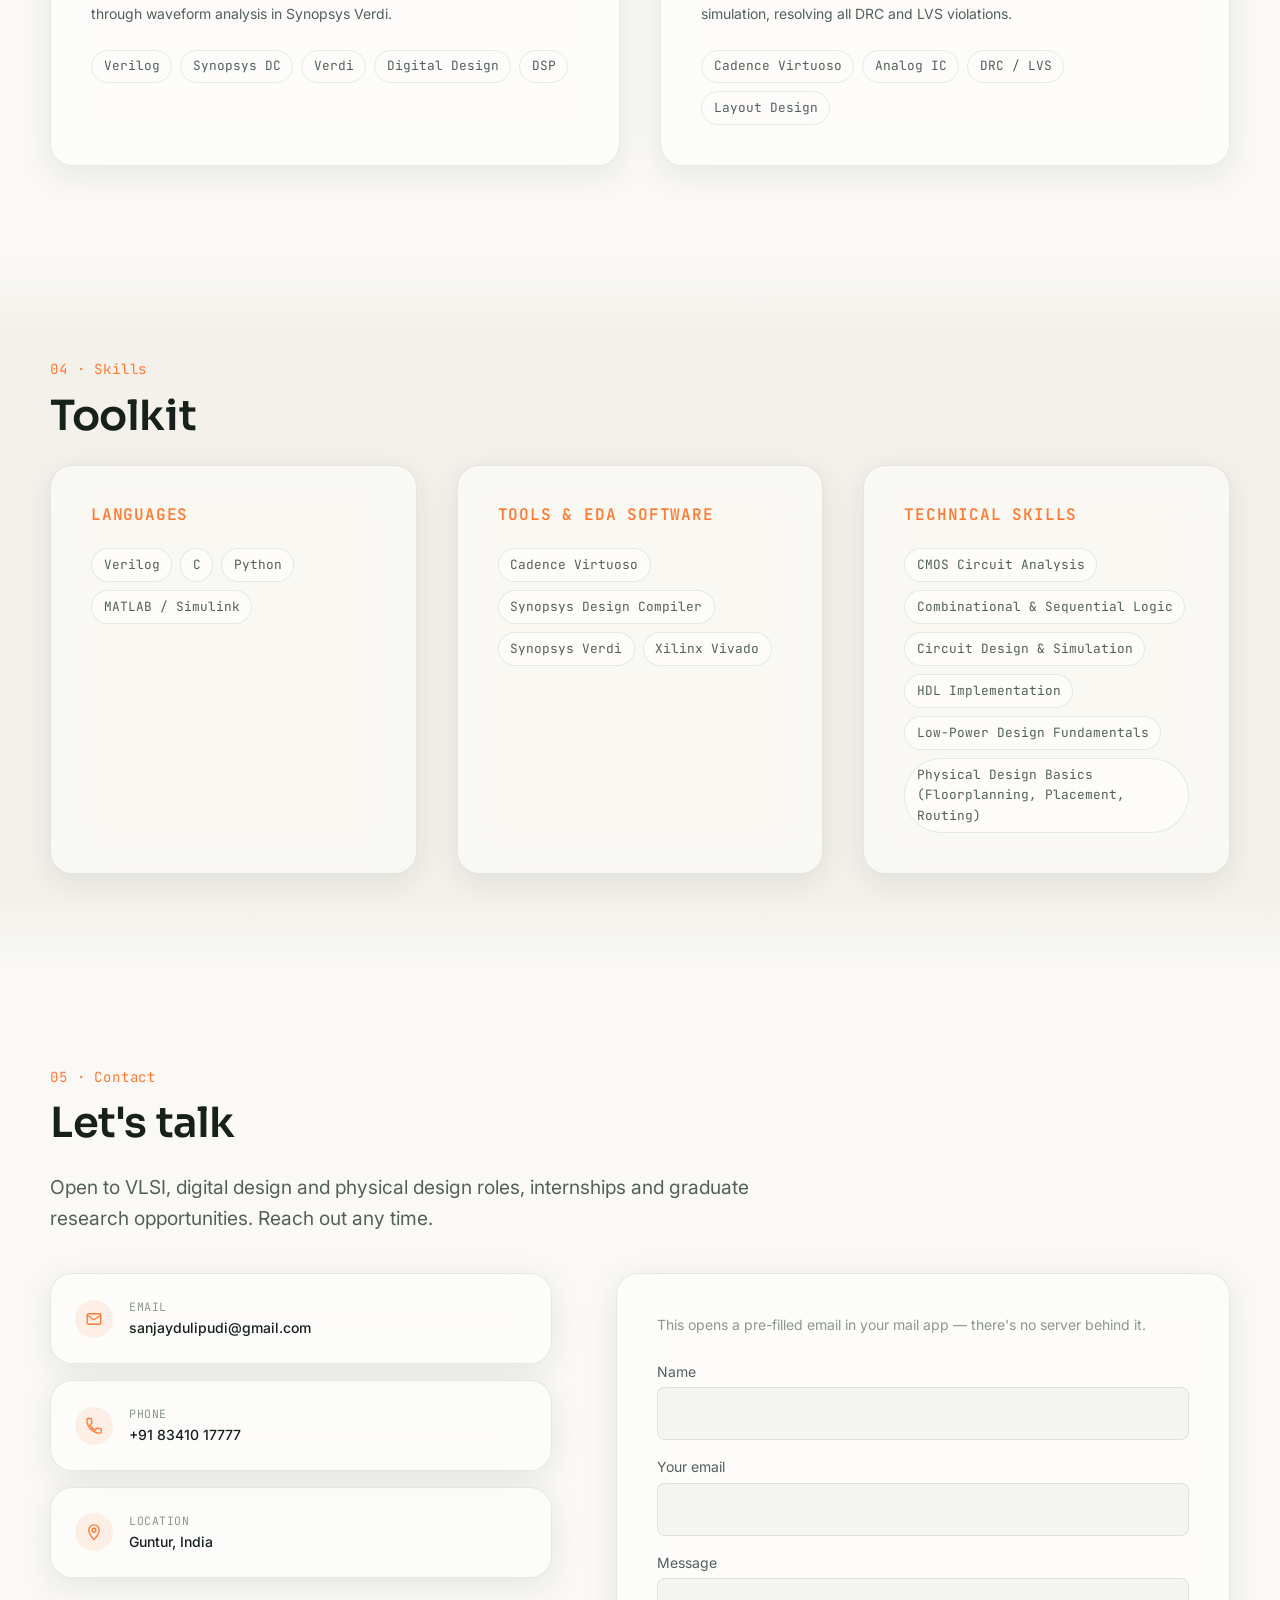
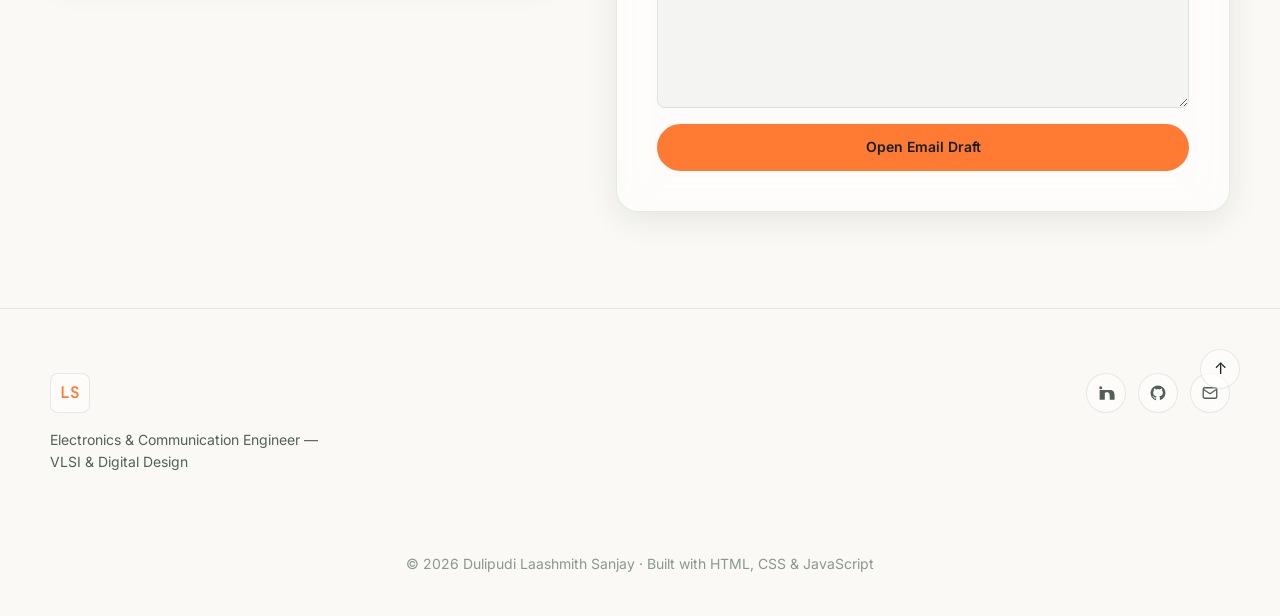
==== commit 6b272828: "Update portfolio profile summary and layout" ====
--- a/index.html
+++ b/index.html
@@ -1,18 +1,23 @@
 <!DOCTYPE html>
 <html lang="en">
+
 <head>
   <meta charset="UTF-8" />
   <meta name="viewport" content="width=device-width, initial-scale=1.0" />
   <title>Laashmith Sanjay — VLSI &amp; Digital Design Engineer</title>
-  <meta name="description" content="Portfolio of Dulipudi Laashmith Sanjay, an ECE graduate specializing in RTL design, physical design and analog IC design." />
+  <meta name="description"
+    content="Portfolio of Dulipudi Laashmith Sanjay, an ECE graduate specializing in RTL design, physical design and analog IC design." />
 
   <!-- Favicon: a small inline chip glyph, no image file needed -->
-  <link rel="icon" href="data:image/svg+xml,%3Csvg xmlns='http://www.w3.org/2000/svg' viewBox='0 0 32 32'%3E%3Crect x='9' y='9' width='14' height='14' rx='2' fill='%23ff7a33'/%3E%3Crect x='13' y='2' width='2' height='6' fill='%231f9d6b'/%3E%3Crect x='17' y='2' width='2' height='6' fill='%231f9d6b'/%3E%3Crect x='13' y='24' width='2' height='6' fill='%231f9d6b'/%3E%3Crect x='17' y='24' width='2' height='6' fill='%231f9d6b'/%3E%3Crect x='2' y='13' width='6' height='2' fill='%231f9d6b'/%3E%3Crect x='2' y='17' width='6' height='2' fill='%231f9d6b'/%3E%3Crect x='24' y='13' width='6' height='2' fill='%231f9d6b'/%3E%3Crect x='24' y='17' width='6' height='2' fill='%231f9d6b'/%3E%3C/svg%3E" />
+  <link rel="icon"
+    href="data:image/svg+xml,%3Csvg xmlns='http://www.w3.org/2000/svg' viewBox='0 0 32 32'%3E%3Crect x='9' y='9' width='14' height='14' rx='2' fill='%23ff7a33'/%3E%3Crect x='13' y='2' width='2' height='6' fill='%231f9d6b'/%3E%3Crect x='17' y='2' width='2' height='6' fill='%231f9d6b'/%3E%3Crect x='13' y='24' width='2' height='6' fill='%231f9d6b'/%3E%3Crect x='17' y='24' width='2' height='6' fill='%231f9d6b'/%3E%3Crect x='2' y='13' width='6' height='2' fill='%231f9d6b'/%3E%3Crect x='2' y='17' width='6' height='2' fill='%231f9d6b'/%3E%3Crect x='24' y='13' width='6' height='2' fill='%231f9d6b'/%3E%3Crect x='24' y='17' width='6' height='2' fill='%231f9d6b'/%3E%3C/svg%3E" />
 
   <!-- Fonts: Sora (headings), Inter (body), JetBrains Mono (labels/data) -->
   <link rel="preconnect" href="https://fonts.googleapis.com" />
   <link rel="preconnect" href="https://fonts.gstatic.com" crossorigin />
-  <link href="https://fonts.googleapis.com/css2?family=Sora:wght@500;600;700;800&family=Inter:wght@400;500;600;700&family=JetBrains+Mono:wght@400;500;600&display=swap" rel="stylesheet" />
+  <link
+    href="https://fonts.googleapis.com/css2?family=Sora:wght@500;600;700;800&family=Inter:wght@400;500;600;700&family=JetBrains+Mono:wght@400;500;600&display=swap"
+    rel="stylesheet" />
 
   <!-- Light warm-white browser chrome to match the page background -->
   <meta name="theme-color" content="#faf9f6" />
@@ -21,6 +26,7 @@
   <link rel="stylesheet" href="css/variables.css" />
   <link rel="stylesheet" href="css/style.css" />
 </head>
+
 <body>
 
   <!-- Lets keyboard / screen-reader users jump straight past the nav -->
@@ -39,7 +45,8 @@
 
       <div class="site-header__actions">
         <a href="#" id="header-resume-btn" class="btn btn--ghost btn--small" download>Resume</a>
-        <button id="nav-toggle" class="nav-toggle" aria-label="Open menu" aria-expanded="false" aria-controls="primary-nav">
+        <button id="nav-toggle" class="nav-toggle" aria-label="Open menu" aria-expanded="false"
+          aria-controls="primary-nav">
           <span class="nav-toggle__bar"></span>
           <span class="nav-toggle__bar"></span>
           <span class="nav-toggle__bar"></span>
@@ -64,18 +71,21 @@
 
       <div class="container hero__inner">
         <div class="hero__content">
-          <p class="eyebrow"><span class="eyebrow__dot"></span><span id="hero-role">Electronics &amp; Communication Engineer</span></p>
+          <p class="eyebrow"><span class="eyebrow__dot"></span><span id="hero-role">Electronics &amp; Communication
+              Engineer</span></p>
           <h1 class="hero__name" id="hero-name">Dulipudi Laashmith Sanjay</h1>
-          <p class="hero__tagline" id="hero-tagline">From transistors to timing closure — I design and verify the silicon building blocks inside tomorrow's chips.</p>
+          <p class="hero__tagline" id="hero-tagline">From transistors to timing closure — I design and verify the
+            silicon building blocks inside tomorrow's chips.</p>
 
           <ul class="chip-row" id="hero-highlights"><!-- populated from portfolioData.highlights --></ul>
 
           <div class="hero__cta">
             <a href="#projects" class="btn btn--primary">View Projects</a>
-            <a href="#" id="hero-resume-btn" class="btn btn--outline" download>Download Résumé</a>
-          </div>
-
-          <ul class="social-row" id="hero-socials" aria-label="Social links"><!-- populated from portfolioData.socials --></ul>
+            <a href="#" id="hero-resume-btn" class="btn btn--outline" download>Download Resume</a>
+          </div>
+
+          <ul class="social-row" id="hero-socials" aria-label="Social links">
+            <!-- populated from portfolioData.socials --></ul>
         </div>
 
         <div class="hero__visual" aria-hidden="true">
@@ -108,10 +118,12 @@
         <div class="about-grid">
           <p class="about-summary" id="about-summary"><!-- populated from portfolioData.personal.summary --></p>
 
-          <ul class="tag-list" id="about-interests" aria-label="Areas of interest"><!-- populated from portfolioData.interests --></ul>
-        </div>
-
-        <div class="workflow" id="workflow-steps" aria-label="Chip design flow"><!-- populated from portfolioData.workflow --></div>
+          <ul class="tag-list" id="about-interests" aria-label="Areas of interest">
+            <!-- populated from portfolioData.interests --></ul>
+        </div>
+
+        <div class="workflow" id="workflow-steps" aria-label="Chip design flow">
+          <!-- populated from portfolioData.workflow --></div>
       </div>
     </section>
     <!-- ============================== ABOUT Ends ============================== -->
@@ -164,13 +176,15 @@
       <div class="container">
         <p class="section-eyebrow">05 · Contact</p>
         <h2 class="section-title">Let's talk</h2>
-        <p class="section-lead">Open to VLSI, digital design and physical design roles, internships and graduate research opportunities. Reach out any time.</p>
+        <p class="section-lead">Open to VLSI, digital design and physical design roles, internships and graduate
+          research opportunities. Reach out any time.</p>
 
         <div class="contact-grid">
           <ul class="contact-cards" id="contact-cards"><!-- populated from portfolioData.personal --></ul>
 
           <form class="contact-form glass-panel" id="contact-form">
-            <p class="contact-form__hint">This opens a pre-filled email in your mail app — there's no server behind it.</p>
+            <p class="contact-form__hint">This opens a pre-filled email in your mail app — there's no server behind it.
+            </p>
             <div class="form-row">
               <label for="cf-name">Name</label>
               <input type="text" id="cf-name" name="name" required />
@@ -197,7 +211,8 @@
     <div class="container site-footer__inner">
       <div>
         <span class="logo__mark logo__mark--small" id="footer-initials">LS</span>
-        <p class="site-footer__tagline" id="footer-tagline">Electronics &amp; Communication Engineer — VLSI &amp; Digital Design</p>
+        <p class="site-footer__tagline" id="footer-tagline">Electronics &amp; Communication Engineer — VLSI &amp;
+          Digital Design</p>
       </div>
 
       <ul class="social-row" id="footer-socials" aria-label="Social links"><!-- populated by main.js --></ul>
@@ -215,4 +230,5 @@
   <script src="js/portfolio-data.js"></script>
   <script src="js/main.js"></script>
 </body>
-</html>
+
+</html>
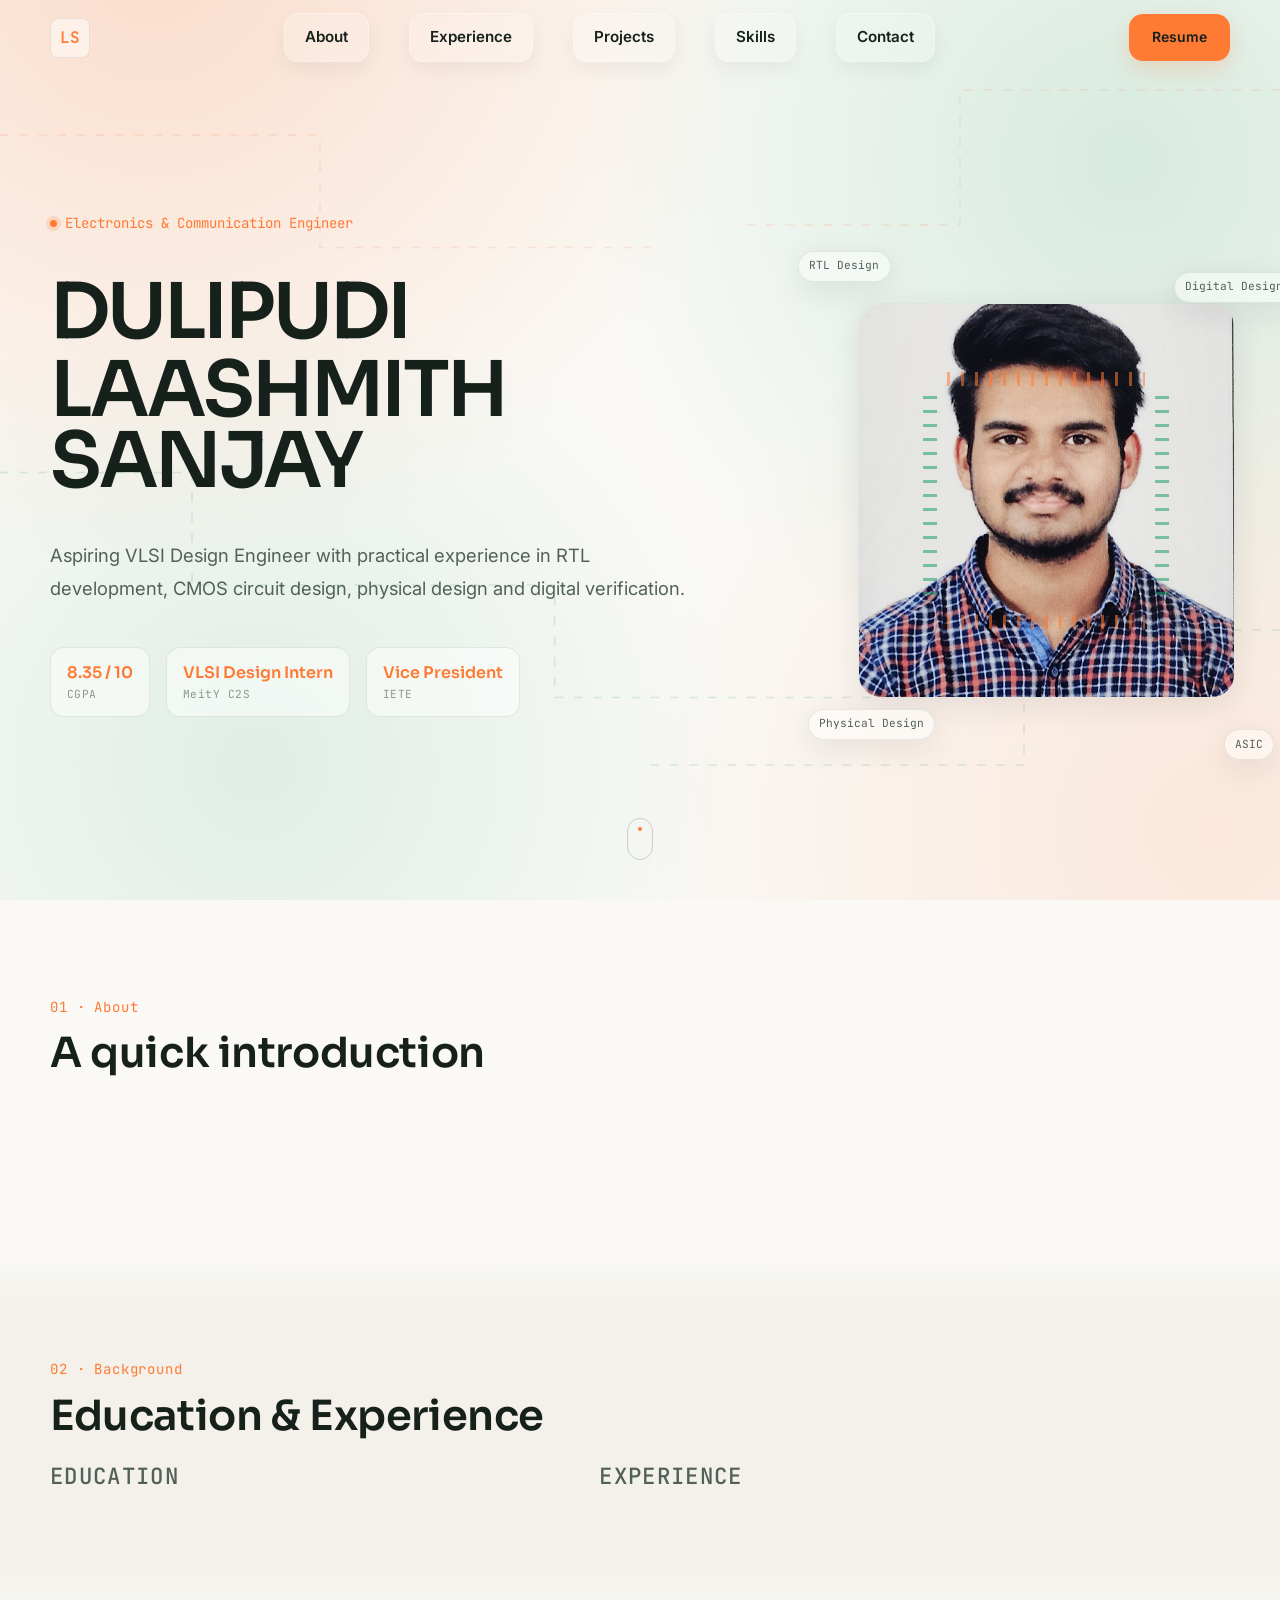
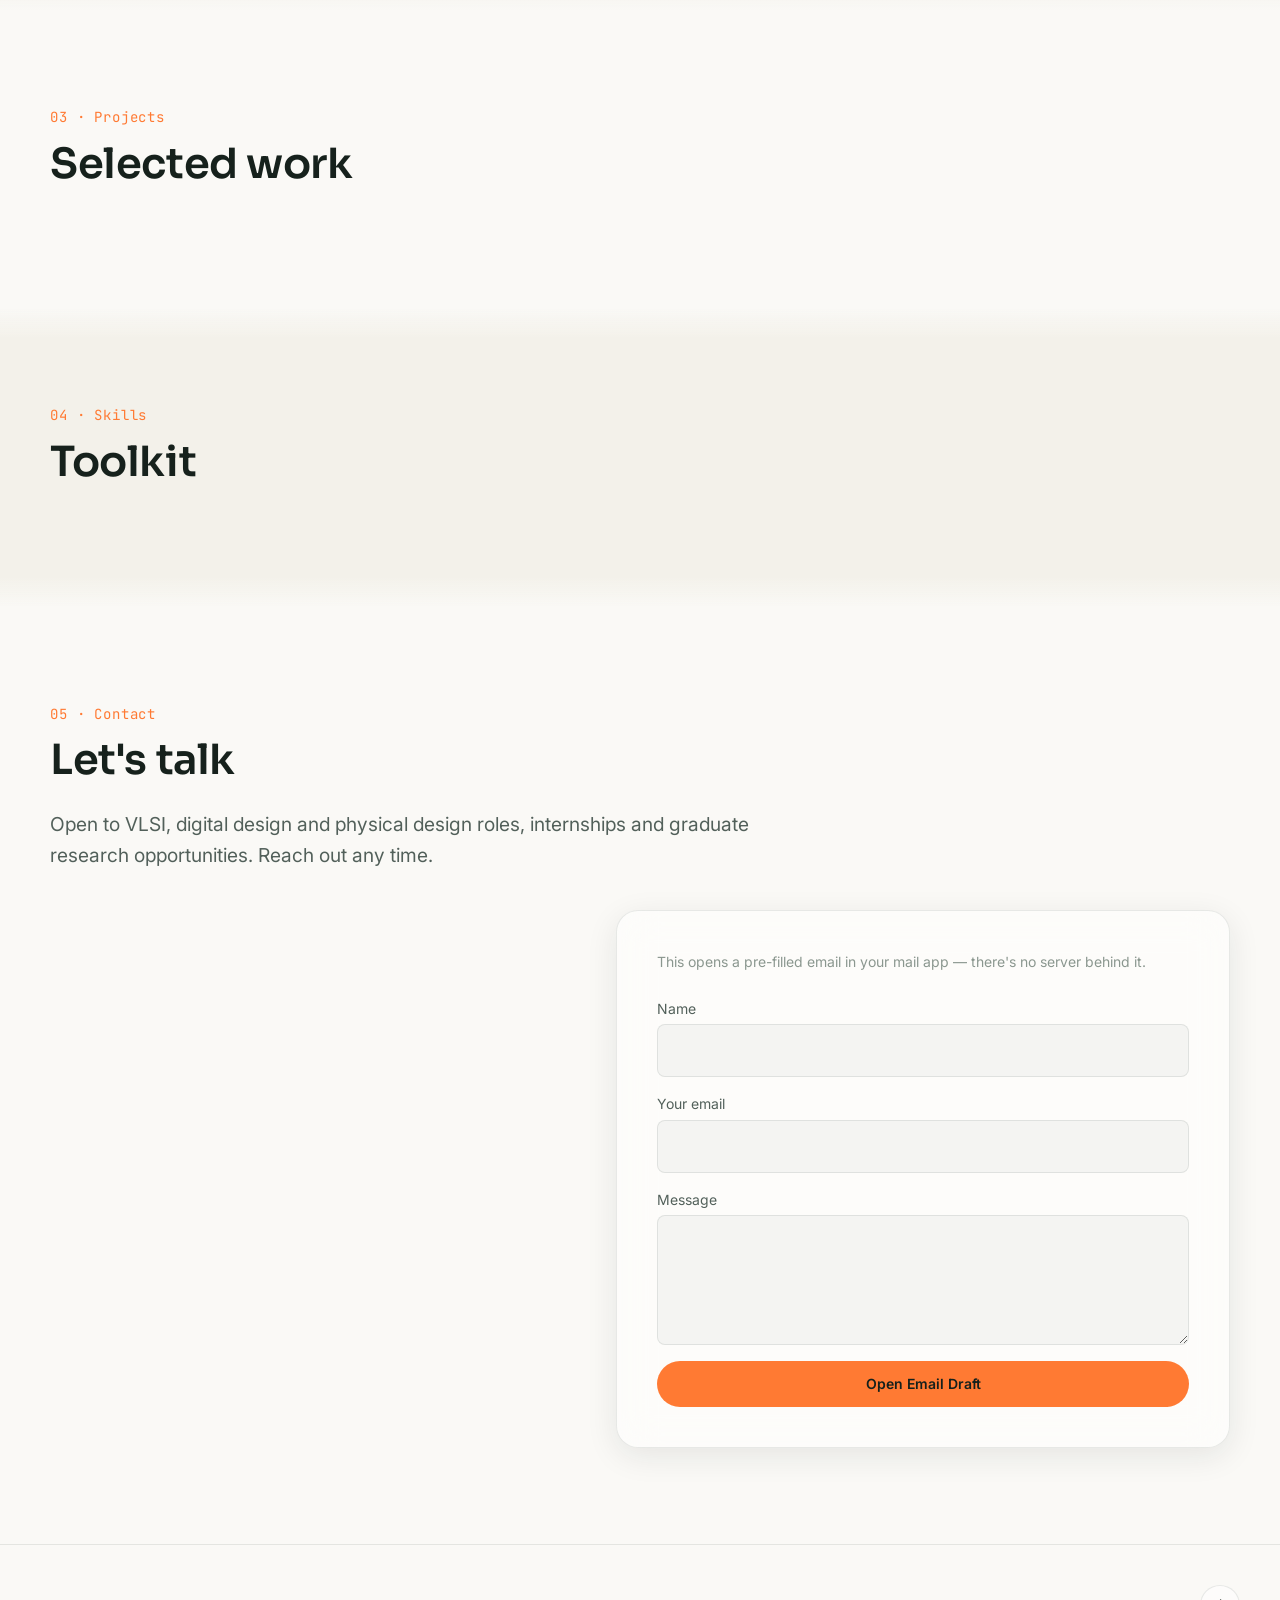
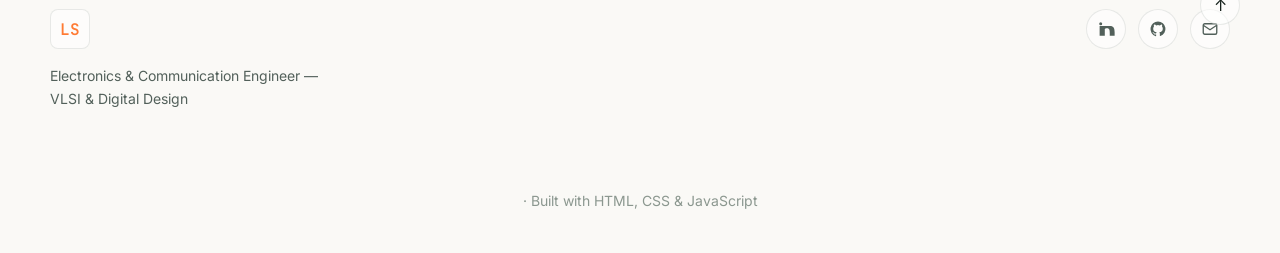
==== commit 18ddcffb: "Update portfolio" ====
--- a/index.html
+++ b/index.html
@@ -78,14 +78,7 @@
             silicon building blocks inside tomorrow's chips.</p>
 
           <ul class="chip-row" id="hero-highlights"><!-- populated from portfolioData.highlights --></ul>
-
-          <div class="hero__cta">
-            <a href="#projects" class="btn btn--primary">View Projects</a>
-            <a href="#" id="hero-resume-btn" class="btn btn--outline" download>Download Resume</a>
-          </div>
-
-          <ul class="social-row" id="hero-socials" aria-label="Social links">
-            <!-- populated from portfolioData.socials --></ul>
+          <div id="hero-social-cards" class="hero-social-cards"></div>
         </div>
 
         <div class="hero__visual" aria-hidden="true">
@@ -119,11 +112,13 @@
           <p class="about-summary" id="about-summary"><!-- populated from portfolioData.personal.summary --></p>
 
           <ul class="tag-list" id="about-interests" aria-label="Areas of interest">
-            <!-- populated from portfolioData.interests --></ul>
+            <!-- populated from portfolioData.interests -->
+          </ul>
         </div>
 
         <div class="workflow" id="workflow-steps" aria-label="Chip design flow">
-          <!-- populated from portfolioData.workflow --></div>
+          <!-- populated from portfolioData.workflow -->
+        </div>
       </div>
     </section>
     <!-- ============================== ABOUT Ends ============================== -->
--- a/css/style.css
+++ b/css/style.css
@@ -32,7 +32,9 @@
    1. RESET & BASE
    A minimal reset so the browser's default spacing doesn't fight us.
 ---------------------------------------------------------------------- */
-*, *::before, *::after {
+*,
+*::before,
+*::after {
   box-sizing: border-box;
 }
 
@@ -55,7 +57,8 @@
   overflow-x: hidden;
 }
 
-img, svg {
+img,
+svg {
   display: block;
   max-width: 100%;
 }
@@ -65,12 +68,15 @@
   text-decoration: none;
 }
 
-ul, ol {
+ul,
+ol {
   list-style: none;
   padding: 0;
 }
 
-button, input, textarea {
+button,
+input,
+textarea {
   font: inherit;
   color: inherit;
   background: none;
@@ -98,7 +104,10 @@
 /* ----------------------------------------------------------------------
    2. TYPOGRAPHY
 ---------------------------------------------------------------------- */
-h1, h2, h3, h4 {
+h1,
+h2,
+h3,
+h4 {
   font-family: var(--font-display);
   font-weight: 600;
   line-height: 1.15;
@@ -327,40 +336,116 @@
 }
 
 .nav__link {
-  font-size: var(--fs-small);
-  font-weight: 500;
-  color: var(--color-text-muted);
-  position: relative;
-  padding-block: 0.3em;
-  transition: color var(--transition-fast);
-}
-
-.nav__link::after {
-  content: "";
-  position: absolute;
-  left: 0;
-  bottom: 0;
-  width: 0;
-  height: 1px;
+  display: flex;
+  align-items: center;
+  justify-content: center;
+
+  padding: 11px 20px;
+
+  border-radius: 14px;
+
+  color: var(--color-text);
+
+  font-size: .95rem;
+  font-weight: 600;
+
+  background: rgba(255, 255, 255, .18);
+
+  backdrop-filter: blur(18px);
+  -webkit-backdrop-filter: blur(18px);
+
+  border: 1px solid rgba(255, 255, 255, .28);
+
+  box-shadow:
+    0 8px 20px rgba(0, 0, 0, .05);
+
+  transition:
+    all .28s ease;
+}
+
+.nav__link--active {
+  background: rgba(255, 255, 255, .32);
+  border-color: rgba(255, 122, 51, .45);
+  color: var(--color-accent);
+}
+
+.nav__link:hover {
+
+  transform: translateY(-2px);
+
+  color: var(--color-accent);
+
+  background: rgba(255, 255, 255, .28);
+
+  border-color: rgba(255, 122, 51, .45);
+
+  box-shadow:
+    0 12px 28px rgba(0, 0, 0, .10),
+    0 0 18px rgba(255, 122, 51, .15);
+}
+
+.nav__link--active {
+
+  color: var(--color-accent);
+
+  background: rgba(255, 255, 255, .30);
+
+  border-color: rgba(255, 122, 51, .45);
+
+  box-shadow:
+    0 10px 24px rgba(0, 0, 0, .08);
+}
+
+.site-header__actions {
+  display: flex;
+  align-items: center;
+  gap: var(--space-sm);
+}
+
+#header-resume-btn {
+
+  display: inline-flex;
+  align-items: center;
+  justify-content: center;
+
+  padding: 11px 22px;
+
+  border-radius: 14px;
+
   background: var(--color-accent);
-  transition: width var(--transition-base);
-}
-
-.nav__link:hover,
-.nav__link--active {
-  color: var(--color-text);
-}
-
-.nav__link:hover::after,
-.nav__link--active::after {
-  width: 100%;
-}
-
-.site-header__actions {
-  display: flex;
-  align-items: center;
-  gap: var(--space-sm);
-}
+
+  color: var(--color-ink);
+
+  font-weight: 600;
+
+  border: 1px solid transparent;
+
+  box-shadow: 0 8px 22px rgba(var(--color-accent-rgb), 0.22);
+
+  transition:
+    transform .25s ease,
+    box-shadow .25s ease,
+    background .25s ease;
+
+}
+
+#header-resume-btn:hover {
+
+  transform: translateY(-2px);
+
+  background: #ff8b4d;
+
+  box-shadow:
+    0 12px 28px rgba(var(--color-accent-rgb), 0.35);
+
+}
+
+#header-resume-btn:active {
+
+  transform: translateY(0);
+
+}
+
 
 .nav-toggle {
   display: none;
@@ -388,7 +473,7 @@
   min-height: 100svh;
   display: flex;
   align-items: center;
-  padding-top: var(--header-height);
+  padding-top: calc(var(--header-height) + 25px);
   overflow: hidden;
 }
 
@@ -417,7 +502,7 @@
 
 .hero__inner {
   display: grid;
-  grid-template-columns: 1.1fr 0.9fr;
+  grid-template-columns: 58% 42%;
   align-items: center;
   gap: var(--space-xl);
 }
@@ -441,14 +526,131 @@
 }
 
 .hero__name {
-  font-size: var(--fs-hero);
-  margin-bottom: var(--space-sm);
-}
+  display: flex;
+  flex-direction: column;
+  gap: 8px;
+  font-size: clamp(3.4rem, 6vw, 5.6rem);
+  line-height: .92;
+  letter-spacing: -3px;
+  margin-bottom: 24px;
+}
+
+.hero__name span {
+  display: block;
+}
+
 
 .hero__tagline {
-  font-size: var(--fs-lead);
+
+  font-size: 1.15rem;
+
+  line-height: 1.8;
+
+  max-width: 650px;
+
   color: var(--color-text-muted);
-  max-width: 46ch;
+
+}
+
+.hero__content {
+
+  display: flex;
+
+  flex-direction: column;
+
+  justify-content: center;
+
+  gap: 18px;
+}
+
+.hero-social-cards {
+
+  display: flex;
+
+  gap: 18px;
+
+  margin-top: 30px;
+
+  flex-wrap: wrap;
+
+}
+
+.hero-social-card {
+
+  display: flex;
+
+  align-items: center;
+
+  gap: 16px;
+
+  width: 250px;
+
+  padding: 18px;
+
+  border-radius: 18px;
+
+  text-decoration: none;
+
+  transition: .3s;
+
+}
+
+.hero-social-card:hover {
+
+  transform: translateY(-5px);
+
+  border-color: rgba(var(--color-accent-rgb), .35);
+
+  box-shadow: 0 15px 35px rgba(0, 0, 0, .08);
+
+}
+
+.hero-social-card__icon {
+
+  width: 44px;
+
+  height: 44px;
+
+  display: flex;
+
+  align-items: center;
+
+  justify-content: center;
+
+  border-radius: 12px;
+
+  background: rgba(var(--color-accent-rgb), .08);
+
+  color: var(--color-accent);
+
+  flex-shrink: 0;
+
+}
+
+.hero-social-card__icon svg {
+
+  width: 22px;
+
+  height: 22px;
+
+}
+
+.hero-social-card__title {
+
+  font-weight: 700;
+
+  color: var(--color-text);
+
+}
+
+.hero-social-card__value {
+
+  margin-top: 3px;
+
+  font-size: .82rem;
+
+  color: var(--color-text-muted);
+
 }
 
 .hero__cta {
@@ -495,13 +697,13 @@
 
 .chip-diagram {
   position: relative;
-  width: min(420px, 90vw);
-  height: min(420px, 90vw);
+  width: min(520px, 90vw);
+  height: min(520px, 90vw);
 }
 
 .chip-diagram__die {
   position: absolute;
-  inset: 28%;
+  inset: 12%;
   display: flex;
   flex-direction: column;
   align-items: center;
@@ -509,6 +711,13 @@
   gap: var(--space-2xs);
   border-radius: var(--radius-lg);
   animation: pulseGlow 4s ease-in-out infinite;
+  transition: .4s ease;
+}
+
+.chip-diagram__die:hover {
+
+  transform: scale(1.03);
+
 }
 
 .chip-diagram__initials {
@@ -550,8 +759,13 @@
   background-image: repeating-linear-gradient(90deg, var(--color-accent) 0 3px, transparent 3px 14px);
 }
 
-.chip-diagram__pins--top { top: calc(28% - 14px); }
-.chip-diagram__pins--bottom { bottom: calc(28% - 14px); }
+.chip-diagram__pins--top {
+  top: calc(28% - 14px);
+}
+
+.chip-diagram__pins--bottom {
+  bottom: calc(28% - 14px);
+}
 
 .chip-diagram__pins--left,
 .chip-diagram__pins--right {
@@ -561,8 +775,13 @@
   background-image: repeating-linear-gradient(180deg, var(--color-accent-2) 0 3px, transparent 3px 14px);
 }
 
-.chip-diagram__pins--left { left: calc(28% - 14px); }
-.chip-diagram__pins--right { right: calc(28% - 14px); }
+.chip-diagram__pins--left {
+  left: calc(28% - 14px);
+}
+
+.chip-diagram__pins--right {
+  right: calc(28% - 14px);
+}
 
 .chip-diagram__badges {
   position: absolute;
@@ -579,10 +798,29 @@
   animation: floatBadge 6s ease-in-out infinite;
 }
 
-.chip-diagram__badge--1 { top: 2%;  left: 0%;  animation-delay: 0s; }
-.chip-diagram__badge--2 { top: 6%;  right: 0%; animation-delay: 1.2s; }
-.chip-diagram__badge--3 { bottom: 4%; left: 2%; animation-delay: 2.4s; }
-.chip-diagram__badge--4 { bottom: 0%; right: 4%; animation-delay: 3.6s; }
+.chip-diagram__badge--1 {
+  top: 2%;
+  left: 0%;
+  animation-delay: 0s;
+}
+
+.chip-diagram__badge--2 {
+  top: 6%;
+  right: 0%;
+  animation-delay: 1.2s;
+}
+
+.chip-diagram__badge--3 {
+  bottom: 4%;
+  left: 2%;
+  animation-delay: 2.4s;
+}
+
+.chip-diagram__badge--4 {
+  bottom: 0%;
+  right: 4%;
+  animation-delay: 3.6s;
+}
 
 .scroll-cue {
   position: absolute;
@@ -606,6 +844,20 @@
   animation: scrollCue 1.8s ease-in-out infinite;
 }
 
+.site-header {
+
+  transition:
+    transform .35s ease,
+    background .3s ease,
+    border-color .3s ease;
+
+}
+
+.site-header--hidden {
+
+  transform: translateY(-100%);
+
+}
 
 /* ----------------------------------------------------------------------
    8. ABOUT
@@ -1040,32 +1292,62 @@
    Used on: .chip-diagram__die
    Disable by removing the `animation` line in that rule above. */
 @keyframes pulseGlow {
-  0%, 100% { box-shadow: var(--shadow-glass); }
-  50% { box-shadow: var(--shadow-glass), var(--shadow-glow-accent); }
+
+  0%,
+  100% {
+    box-shadow: var(--shadow-glass);
+  }
+
+  50% {
+    box-shadow: var(--shadow-glass), var(--shadow-glow-accent);
+  }
 }
 
 /* floatBadge — a gentle up/down drift for the labels orbiting the hero
    chip, so the hero feels alive without being distracting.
    Used on: .chip-diagram__badge */
 @keyframes floatBadge {
-  0%, 100% { transform: translateY(0); }
-  50% { transform: translateY(-8px); }
+
+  0%,
+  100% {
+    transform: translateY(0);
+  }
+
+  50% {
+    transform: translateY(-8px);
+  }
 }
 
 /* scrollCue — the dot bouncing inside the "scroll down" pill in the hero.
    Used on: .scroll-cue span */
 @keyframes scrollCue {
-  0% { transform: translateY(0); opacity: 1; }
-  70% { transform: translateY(16px); opacity: 0; }
-  100% { transform: translateY(0); opacity: 0; }
+  0% {
+    transform: translateY(0);
+    opacity: 1;
+  }
+
+  70% {
+    transform: translateY(16px);
+    opacity: 0;
+  }
+
+  100% {
+    transform: translateY(0);
+    opacity: 0;
+  }
 }
 
 /* traceDraw — makes the background circuit-trace lines look like they
    are being drawn in when the page loads.
    Used on: .hero__traces .trace */
 @keyframes traceDraw {
-  from { stroke-dashoffset: 400; }
-  to { stroke-dashoffset: 0; }
+  from {
+    stroke-dashoffset: 400;
+  }
+
+  to {
+    stroke-dashoffset: 0;
+  }
 }
 
 .hero__traces .trace {
@@ -1117,7 +1399,10 @@
   html {
     scroll-behavior: auto;
   }
-  *, *::before, *::after {
+
+  *,
+  *::before,
+  *::after {
     animation-duration: 0.001ms !important;
     animation-iteration-count: 1 !important;
     transition-duration: 0.001ms !important;
@@ -1202,9 +1487,11 @@
   .nav-toggle--active .nav-toggle__bar:nth-child(1) {
     transform: translateY(7px) rotate(45deg);
   }
+
   .nav-toggle--active .nav-toggle__bar:nth-child(2) {
     opacity: 0;
   }
+
   .nav-toggle--active .nav-toggle__bar:nth-child(3) {
     transform: translateY(-7px) rotate(-45deg);
   }
@@ -1224,4 +1511,4 @@
     position: static;
     margin-inline: auto;
   }
-}
+}
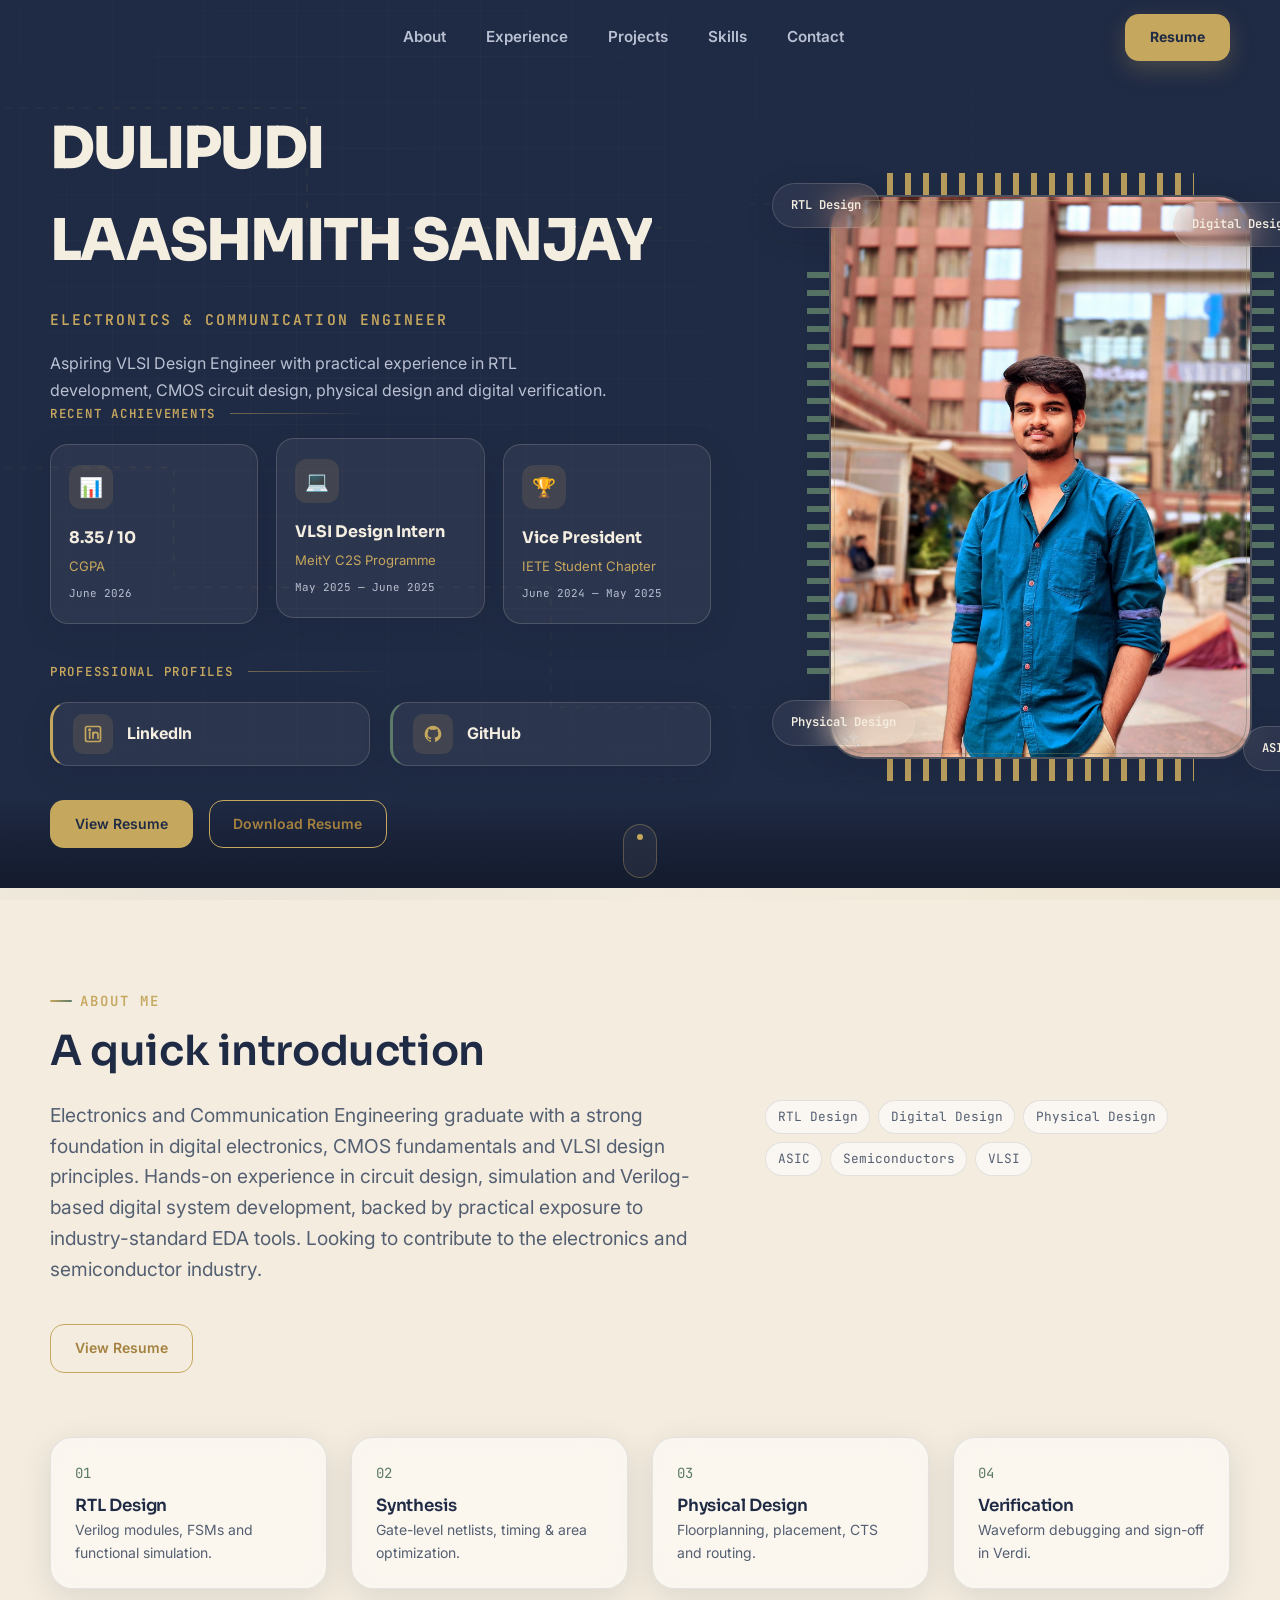
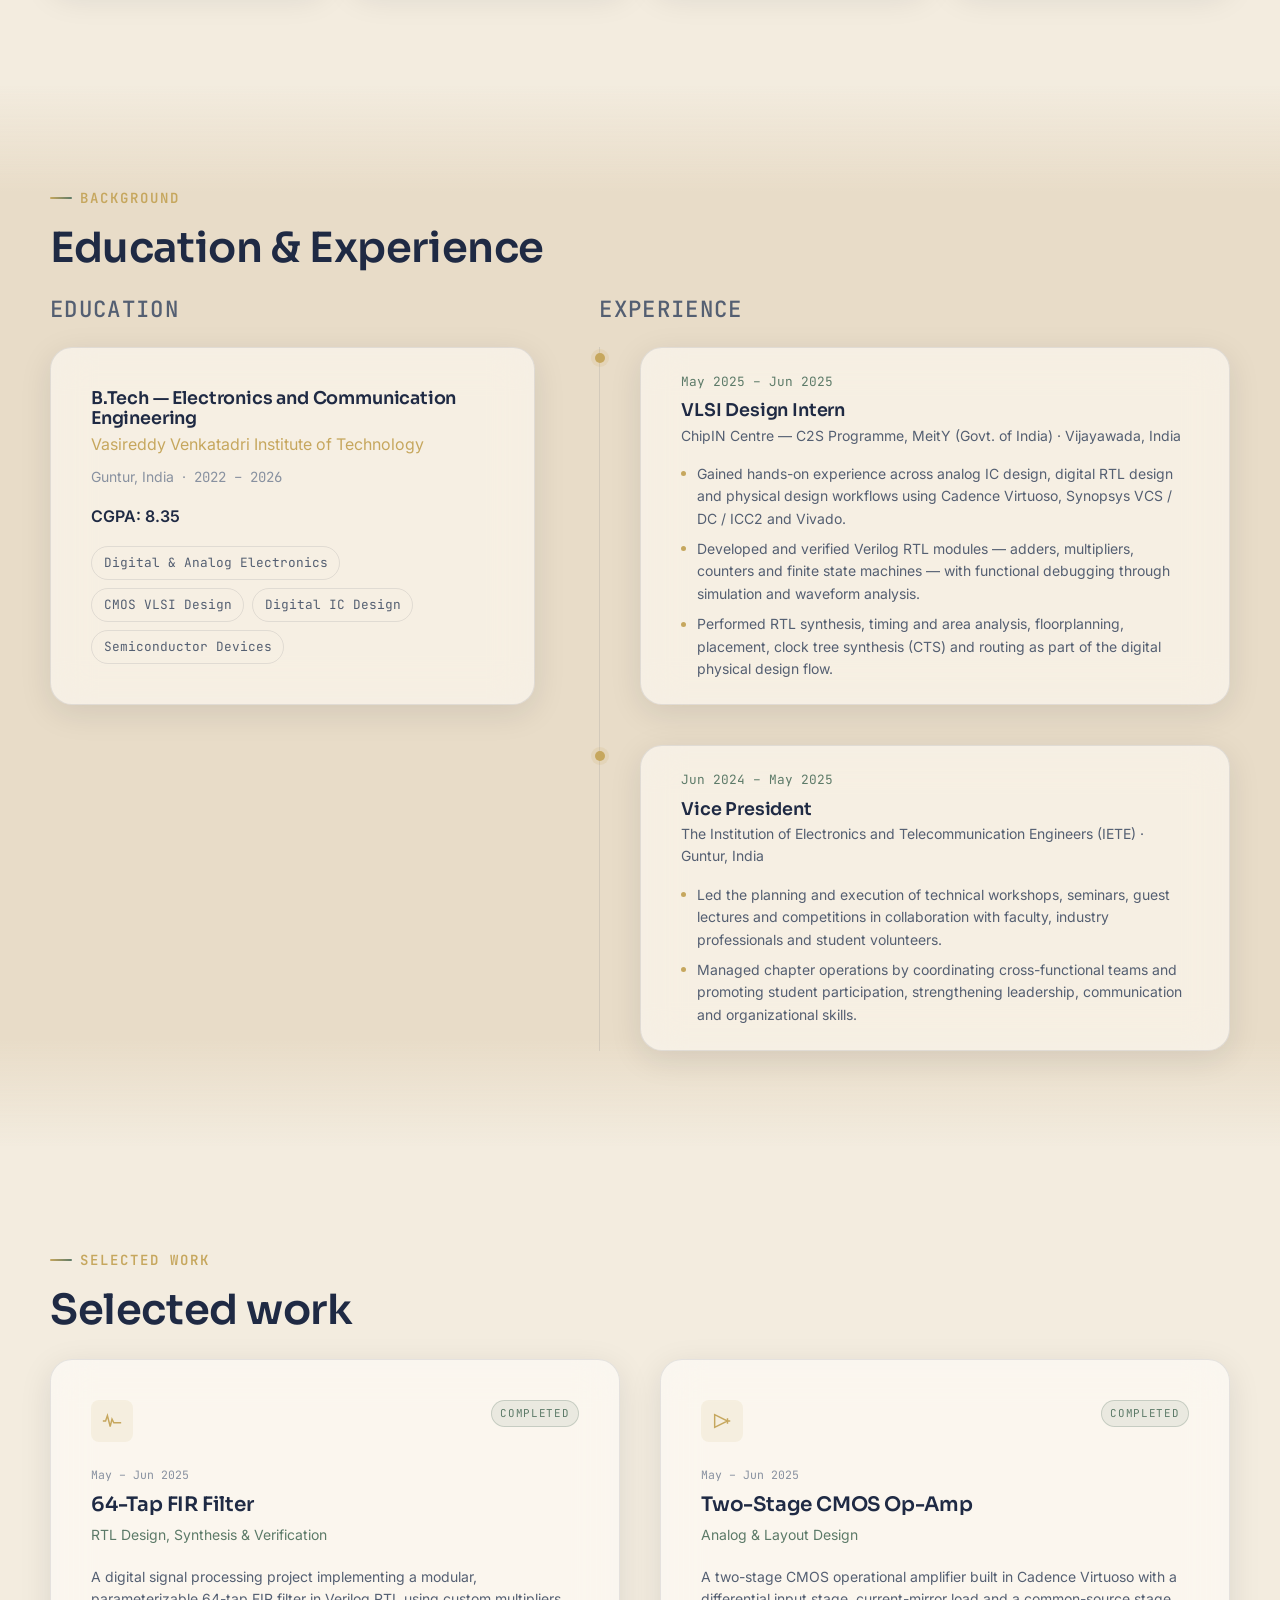
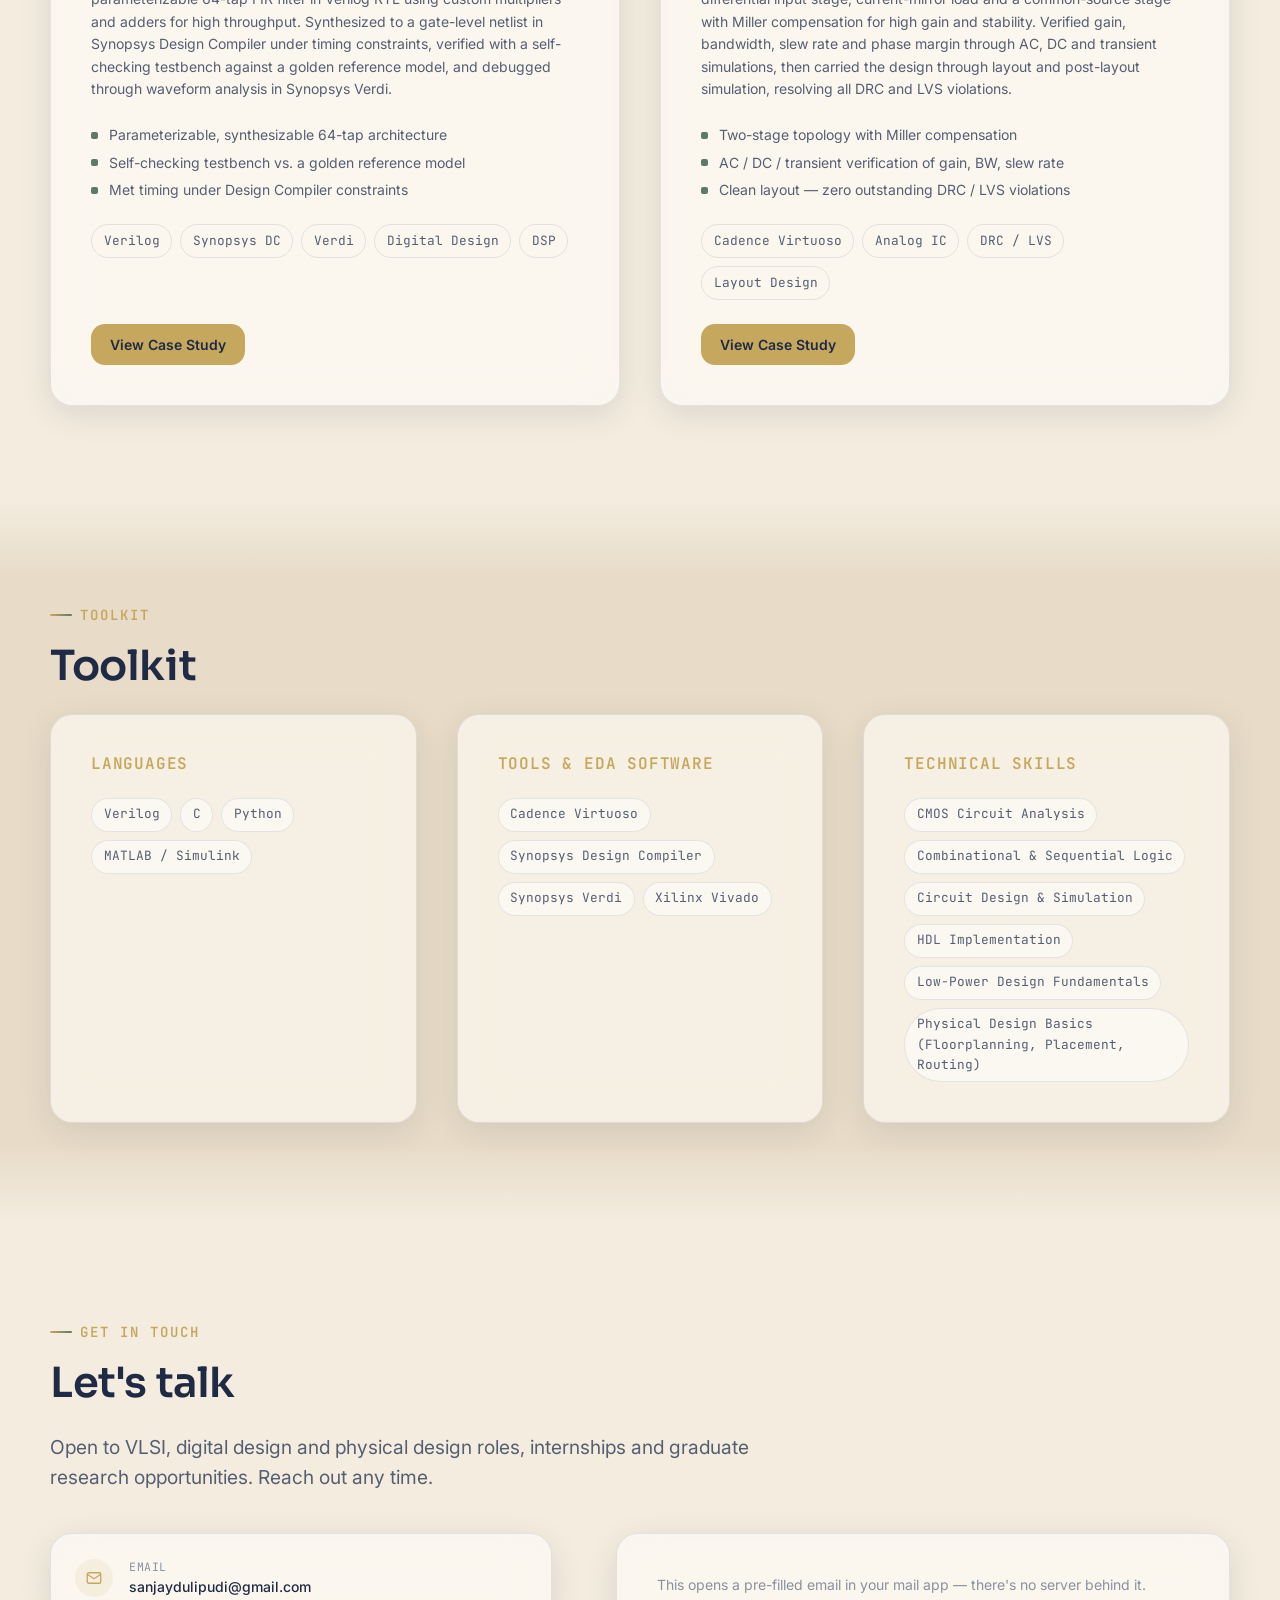
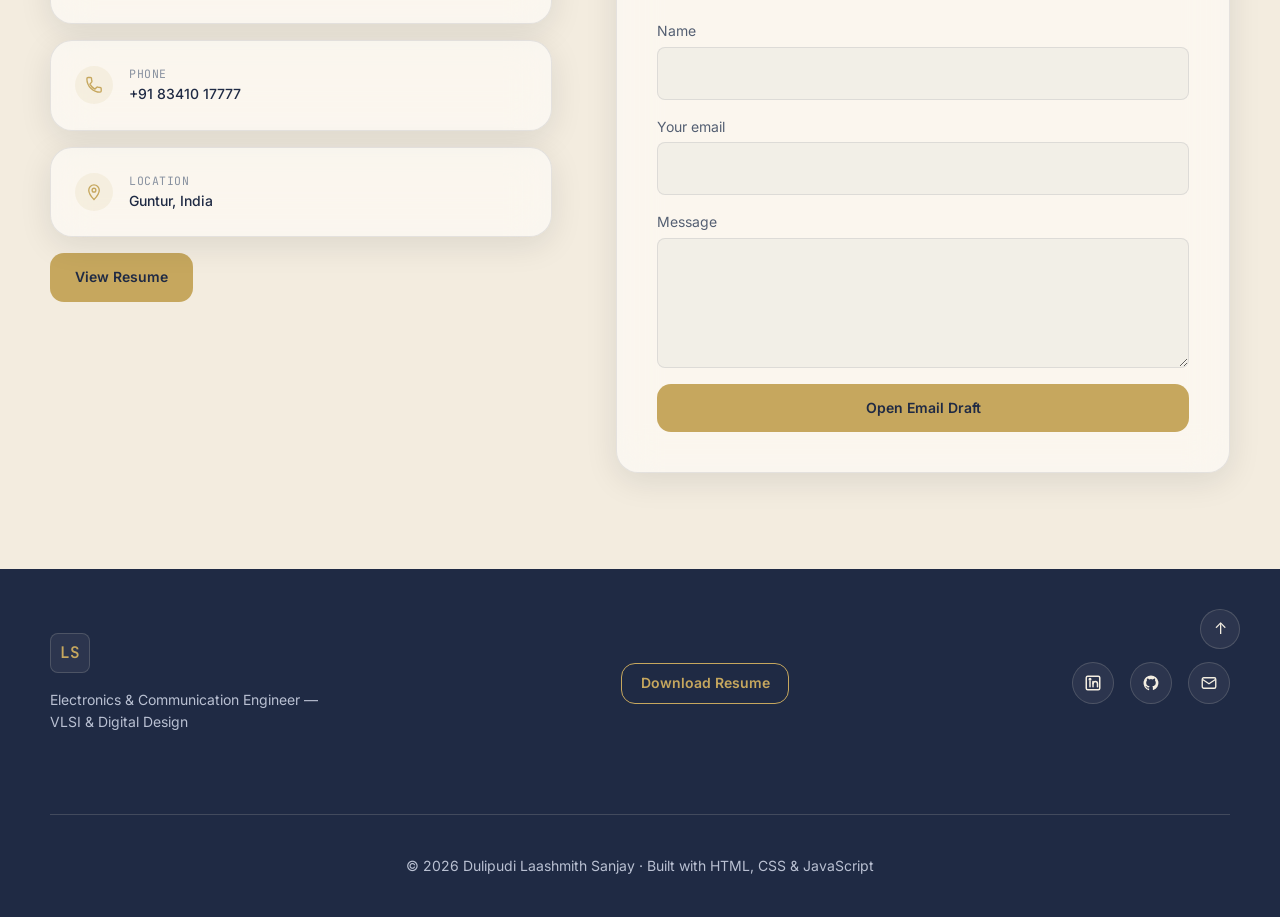
==== commit 0a64b25b: "Update portfolio" ====
--- a/index.html
+++ b/index.html
@@ -10,7 +10,7 @@
 
   <!-- Favicon: a small inline chip glyph, no image file needed -->
   <link rel="icon"
-    href="data:image/svg+xml,%3Csvg xmlns='http://www.w3.org/2000/svg' viewBox='0 0 32 32'%3E%3Crect x='9' y='9' width='14' height='14' rx='2' fill='%23ff7a33'/%3E%3Crect x='13' y='2' width='2' height='6' fill='%231f9d6b'/%3E%3Crect x='17' y='2' width='2' height='6' fill='%231f9d6b'/%3E%3Crect x='13' y='24' width='2' height='6' fill='%231f9d6b'/%3E%3Crect x='17' y='24' width='2' height='6' fill='%231f9d6b'/%3E%3Crect x='2' y='13' width='6' height='2' fill='%231f9d6b'/%3E%3Crect x='2' y='17' width='6' height='2' fill='%231f9d6b'/%3E%3Crect x='24' y='13' width='6' height='2' fill='%231f9d6b'/%3E%3Crect x='24' y='17' width='6' height='2' fill='%231f9d6b'/%3E%3C/svg%3E" />
+    href="data:image/svg+xml,%3Csvg xmlns='http://www.w3.org/2000/svg' viewBox='0 0 32 32'%3E%3Crect x='9' y='9' width='14' height='14' rx='2' fill='%231F2A44'/%3E%3Crect x='13' y='2' width='2' height='6' fill='%23C6A75E'/%3E%3Crect x='17' y='2' width='2' height='6' fill='%23C6A75E'/%3E%3Crect x='13' y='24' width='2' height='6' fill='%23C6A75E'/%3E%3Crect x='17' y='24' width='2' height='6' fill='%23C6A75E'/%3E%3Crect x='2' y='13' width='6' height='2' fill='%23C6A75E'/%3E%3Crect x='2' y='17' width='6' height='2' fill='%23C6A75E'/%3E%3Crect x='24' y='13' width='6' height='2' fill='%23C6A75E'/%3E%3Crect x='24' y='17' width='6' height='2' fill='%23C6A75E'/%3E%3C/svg%3E" />
 
   <!-- Fonts: Sora (headings), Inter (body), JetBrains Mono (labels/data) -->
   <link rel="preconnect" href="https://fonts.googleapis.com" />
@@ -19,8 +19,8 @@
     href="https://fonts.googleapis.com/css2?family=Sora:wght@500;600;700;800&family=Inter:wght@400;500;600;700&family=JetBrains+Mono:wght@400;500;600&display=swap"
     rel="stylesheet" />
 
-  <!-- Light warm-white browser chrome to match the page background -->
-  <meta name="theme-color" content="#faf9f6" />
+  <!-- Navy browser chrome to match the new hero/navbar color -->
+  <meta name="theme-color" content="#1F2A44" />
 
   <!-- Stylesheets: variables.css holds the theme, style.css holds the layout -->
   <link rel="stylesheet" href="css/variables.css" />
@@ -35,9 +35,7 @@
   <!-- ============================== HEADER / NAV Starts ============================== -->
   <header id="site-header" class="site-header">
     <div class="container site-header__inner">
-      <a href="#home" class="logo" aria-label="Back to top">
-        <span class="logo__mark" id="logo-initials">LS</span>
-      </a>
+      <div class="logo"></div>
 
       <nav class="nav" id="primary-nav" aria-label="Primary">
         <ul class="nav__list" id="nav-list"><!-- populated by main.js from portfolioData.nav --></ul>
@@ -60,8 +58,9 @@
 
     <!-- ============================== HERO Starts ============================== -->
     <section id="home" class="hero">
+
       <div class="hero__bg" aria-hidden="true">
-        <svg class="hero__traces" viewBox="0 0 1200 800" preserveAspectRatio="none" aria-hidden="true">
+        <svg class="hero__traces" viewBox="0 0 1200 800" preserveAspectRatio="none">
           <path class="trace" d="M0,120 H300 V220 H620" />
           <path class="trace" d="M0,420 H180 V520 H520 V620 H900" />
           <path class="trace" d="M1200,80 H900 V200 H700" />
@@ -70,46 +69,112 @@
       </div>
 
       <div class="container hero__inner">
+
+        <!-- ================= LEFT ================= -->
+
         <div class="hero__content">
-          <p class="eyebrow"><span class="eyebrow__dot"></span><span id="hero-role">Electronics &amp; Communication
-              Engineer</span></p>
-          <h1 class="hero__name" id="hero-name">Dulipudi Laashmith Sanjay</h1>
-          <p class="hero__tagline" id="hero-tagline">From transistors to timing closure — I design and verify the
-            silicon building blocks inside tomorrow's chips.</p>
-
-          <ul class="chip-row" id="hero-highlights"><!-- populated from portfolioData.highlights --></ul>
-          <div id="hero-social-cards" class="hero-social-cards"></div>
-        </div>
-
-        <div class="hero__visual" aria-hidden="true">
+
+          <div class="hero__heading">
+
+            <h1 class="hero__name" id="hero-name">
+              <span>DULIPUDI</span>
+              <span>LAASHMITH SANJAY</span>
+            </h1>
+
+            <p class="hero__role" id="hero-role">
+              Electronics & Communication Engineer
+            </p>
+
+            <p class="hero__tagline" id="hero-tagline">
+              Aspiring VLSI Design Engineer with practical experience in RTL Development, CMOS Circuit Design, Physical
+              Design and Digital Verification.
+            </p>
+
+          </div>
+
+          <!-- ================= RECENT ACHIEVEMENTS ================= -->
+
+          <div class="hero__section">
+
+            <p class="hero__section-title">
+              RECENT ACHIEVEMENTS
+            </p>
+
+            <div class="hero-achievements" id="hero-highlights">
+
+              <!-- JS renders here -->
+
+            </div>
+
+          </div>
+
+          <!-- ================= PROFESSIONAL PROFILES ================= -->
+
+          <div class="hero__section">
+
+            <p class="hero__section-title">
+              PROFESSIONAL PROFILES
+            </p>
+
+            <div id="hero-social-cards" class="hero-social-cards">
+
+            </div>
+
+          </div>
+
+          <!-- ================= RESUME CTA ================= -->
+
+          <div class="hero__section hero__resume-row">
+            <a href="#" id="hero-resume-btn" class="btn btn--primary" target="_blank">View Resume</a>
+            <a href="#" id="hero-resume-download" class="btn btn--outline" download>Download Resume</a>
+          </div>
+
+        </div>
+
+        <!-- ================= RIGHT ================= -->
+
+        <div class="hero__visual">
+
           <div class="chip-diagram">
+
             <div class="chip-diagram__die glass-panel" id="chip-die">
-              <span class="chip-diagram__initials" id="chip-initials">LS</span>
-              <span class="chip-diagram__caption" id="chip-caption">DESIGN.V1</span>
-            </div>
+
+            </div>
+
             <div class="chip-diagram__pins chip-diagram__pins--top"></div>
             <div class="chip-diagram__pins chip-diagram__pins--bottom"></div>
             <div class="chip-diagram__pins chip-diagram__pins--left"></div>
             <div class="chip-diagram__pins chip-diagram__pins--right"></div>
-            <ul class="chip-diagram__badges" id="chip-badges"><!-- populated from portfolioData.interests --></ul>
-          </div>
-        </div>
-      </div>
-
-      <a href="#about" class="scroll-cue" aria-label="Scroll to About section">
+
+            <ul class="chip-diagram__badges" id="chip-badges">
+            </ul>
+
+          </div>
+
+        </div>
+
+      </div>
+
+      <a href="#about" class="scroll-cue" aria-label="Scroll">
+
         <span></span>
+
       </a>
+
     </section>
     <!-- ============================== HERO Ends ============================== -->
 
     <!-- ============================== ABOUT Starts ============================== -->
     <section id="about" class="section">
       <div class="container">
-        <p class="section-eyebrow">01 · About</p>
+        <p class="section-eyebrow">About Me</p>
         <h2 class="section-title">A quick introduction</h2>
 
         <div class="about-grid">
-          <p class="about-summary" id="about-summary"><!-- populated from portfolioData.personal.summary --></p>
+          <div>
+            <p class="about-summary" id="about-summary"><!-- populated from portfolioData.personal.summary --></p>
+            <a href="#" id="about-resume-btn" class="btn btn--outline about-resume-cta" target="_blank">View Resume</a>
+          </div>
 
           <ul class="tag-list" id="about-interests" aria-label="Areas of interest">
             <!-- populated from portfolioData.interests -->
@@ -126,7 +191,7 @@
     <!-- ============================== EXPERIENCE Starts ============================== -->
     <section id="experience" class="section section--alt">
       <div class="container">
-        <p class="section-eyebrow">02 · Background</p>
+        <p class="section-eyebrow">Background</p>
         <h2 class="section-title">Education &amp; Experience</h2>
 
         <div class="background-grid">
@@ -147,7 +212,7 @@
     <!-- ============================== PROJECTS Starts ============================== -->
     <section id="projects" class="section">
       <div class="container">
-        <p class="section-eyebrow">03 · Projects</p>
+        <p class="section-eyebrow">Selected Work</p>
         <h2 class="section-title">Selected work</h2>
 
         <div class="project-grid" id="project-grid"><!-- populated from portfolioData.projects --></div>
@@ -158,7 +223,7 @@
     <!-- ============================== SKILLS Starts ============================== -->
     <section id="skills" class="section section--alt">
       <div class="container">
-        <p class="section-eyebrow">04 · Skills</p>
+        <p class="section-eyebrow">Toolkit</p>
         <h2 class="section-title">Toolkit</h2>
 
         <div class="skills-grid" id="skills-grid"><!-- populated from portfolioData.skills --></div>
@@ -169,13 +234,16 @@
     <!-- ============================== CONTACT Starts ============================== -->
     <section id="contact" class="section">
       <div class="container">
-        <p class="section-eyebrow">05 · Contact</p>
+        <p class="section-eyebrow">Get In Touch</p>
         <h2 class="section-title">Let's talk</h2>
         <p class="section-lead">Open to VLSI, digital design and physical design roles, internships and graduate
           research opportunities. Reach out any time.</p>
 
         <div class="contact-grid">
-          <ul class="contact-cards" id="contact-cards"><!-- populated from portfolioData.personal --></ul>
+          <div>
+            <ul class="contact-cards" id="contact-cards"><!-- populated from portfolioData.personal --></ul>
+            <a href="#" id="contact-resume-btn" class="btn btn--primary contact-resume-cta" target="_blank">View Resume</a>
+          </div>
 
           <form class="contact-form glass-panel" id="contact-form">
             <p class="contact-form__hint">This opens a pre-filled email in your mail app — there's no server behind it.
@@ -210,6 +278,8 @@
           Digital Design</p>
       </div>
 
+      <a href="#" id="footer-resume-btn" class="btn btn--outline btn--small footer-resume-cta" download>Download Resume</a>
+
       <ul class="social-row" id="footer-socials" aria-label="Social links"><!-- populated by main.js --></ul>
 
       <p class="site-footer__meta">
--- a/css/variables.css
+++ b/css/variables.css
@@ -11,43 +11,79 @@
 :root {
 
   /* ----------------------------------------------------------------------
-     1. COLORS
-     A warm, light "circuit board" palette: a soft paper-white base, a
-     signal-orange accent (used sparingly — CTAs and highlights) and a
-     circuit-green secondary accent (tags, hovers, trace lines). Two soft
-     gradient blobs of these colors sit behind the page so the glass
-     panels have real color to catch and refract — glassmorphism looks
-     flat on plain white without that.
-     Change these values to re-theme the entire site.
+     1. COLORS — "Navy / Beige / Gold" premium engineering palette.
+     Three named brand colors, each with one clear job:
+       - Navy  → hero, navbar, headings, cards, footer, section titles
+       - Beige → page background, alternate sections, secondary surfaces
+       - Gold  → CTAs, links, icons, hover/active states, borders, badges
+     Everything else below (tints, text tones, glass surfaces) is derived
+     from these three so the palette always stays coherent if you change
+     one of them.
   ---------------------------------------------------------------------- */
-  --color-bg: #faf9f6;              /* page background — warm paper white */
-  --color-bg-alt: #f3f1ea;          /* alternating section background */
-  --color-bg-elevated: #ffffff;     /* raised panels, header when scrolled */
+  --color-navy: #1F2A44;            /* primary — deep engineering navy */
+  --color-navy-rgb: 31, 42, 68;
+  --color-navy-light: #2B3A5C;      /* one step lighter — raised navy surfaces */
+  --color-navy-deep: #141B2E;       /* one step darker — footer, hero base */
 
-  --color-accent: #ff7a33;          /* primary accent — "signal" orange */
-  --color-accent-rgb: 255, 122, 51;
-  --color-accent-2: #1f9d6b;        /* secondary accent — "circuit" green */
-  --color-accent-2-rgb: 31, 157, 107;
+  --color-beige: #E8DCC8;           /* secondary — warm beige background */
+  --color-beige-rgb: 232, 220, 200;
+  --color-beige-soft: #F3ECDF;      /* page background (lighter than the card beige) */
+  --color-beige-deep: #DCCDB2;      /* dividers, pressed states on beige */
 
-  --color-ink: #14201c;             /* near-black used on top of accent fills */
-  --color-text: #16211c;            /* primary text */
-  --color-text-muted: #52605a;      /* secondary / supporting text */
-  --color-text-faint: #8b978f;      /* captions, timestamps, fine print */
+  --color-gold: #C6A75E;            /* accent — soft gold */
+  --color-gold-rgb: 198, 167, 94;
+  --color-gold-light: #D9C08A;      /* gold hover / lighter tint */
+  --color-gold-deep: #A4813F;       /* gold active / darker tint, small text on beige */
 
-  /* Glassmorphism surfaces: translucent white layered over the warm
-     background and its color blobs, so panels stay legible but still
-     let the color underneath bleed through. */
-  --color-glass-fill: rgba(255, 255, 255, 0.5);
-  --color-glass-fill-hover: rgba(255, 255, 255, 0.72);
-  --color-glass-border: rgba(20, 32, 28, 0.09);
-  --color-glass-border-strong: rgba(20, 32, 28, 0.18);
+  /* Quiet tertiary accent — used only for the hero chip frame and status
+     pills, as a muted "circuit" green sitting alongside the gold, never
+     competing with it. */
+  --color-green: #5C7A68;
+  --color-green-rgb: 92, 122, 104;
 
-  --color-header-bg: rgba(250, 249, 246, 0.75);
-  --color-mobile-nav-bg: rgba(255, 255, 255, 0.96);
+  --color-bg: var(--color-beige-soft);        /* page background — warm beige */
+  --color-bg-alt: var(--color-beige);         /* alternating section background */
+  --color-bg-elevated: #FFFFFF;               /* rare pure-white surface (form fields) */
+
+  --color-ink: #14192B;              /* near-black navy, text on gold fills */
+  --color-text: var(--color-navy);   /* primary text on beige backgrounds */
+  --color-text-muted: #545F72;       /* secondary / supporting text on beige */
+  --color-text-faint: #8891A0;       /* captions, timestamps, fine print */
+
+  /* Text tones for use on navy backgrounds (hero, footer, dark cards) */
+  --color-text-on-navy: #F4EEE1;         /* warm off-white / beige-tinted */
+  --color-text-on-navy-muted: #B9C0D2;   /* muted supporting text on navy */
+
+  /* Glassmorphism-style surfaces, now tinted navy/gold instead of neutral
+     white, so panels read as part of the same premium system on both the
+     beige and navy backgrounds. */
+  --color-glass-fill: rgba(255, 255, 255, 0.55);
+  --color-glass-fill-hover: rgba(255, 255, 255, 0.78);
+  --color-glass-border: rgba(31, 42, 68, 0.10);
+  --color-glass-border-strong: rgba(31, 42, 68, 0.20);
+
+  /* Equivalent surfaces for panels sitting on top of the navy hero */
+  --color-glass-fill-dark: rgba(244, 238, 225, 0.06);
+  --color-glass-fill-dark-hover: rgba(244, 238, 225, 0.12);
+  --color-glass-border-dark: rgba(244, 238, 225, 0.16);
+  --color-glass-border-dark-strong: rgba(198, 167, 94, 0.45);
+
+  --color-header-bg: rgba(31, 42, 68, 0.85);
+  --color-mobile-nav-bg: rgba(31, 42, 68, 0.97);
+
+  /* Backwards-compatible aliases: older rules in style.css / case-study.css
+     reference --color-accent and --color-accent-2 by name. Pointing them
+     at the new gold/green tokens means every existing rule automatically
+     re-themes to the new palette without needing to be rewritten. */
+  --color-accent: var(--color-gold);
+  --color-accent-rgb: var(--color-gold-rgb);
+  --color-accent-2: var(--color-green);
+  --color-accent-2-rgb: var(--color-green-rgb);
 
   /* ----------------------------------------------------------------------
      2. FONTS
-     - Display: headings & the hero name (Sora — geometric, technical)
+     - Display: headings & the hero name (Sora — geometric, technical,
+       used at its heaviest weight for the name so it carries the page)
      - Body: paragraphs, nav links, buttons (Inter — readable at small sizes)
      - Mono: labels, dates, tags (JetBrains Mono — schematic / datasheet feel)
   ---------------------------------------------------------------------- */
@@ -82,13 +118,15 @@
   --radius-sm: 8px;
   --radius-md: 14px;
   --radius-lg: 22px;
+  --radius-btn: 14px;
   --radius-pill: 999px;
 
   --blur-glass: 20px;
 
-  --shadow-glass: 0 8px 32px rgba(20, 32, 28, 0.09);
-  --shadow-glow-accent: 0 0 40px rgba(var(--color-accent-rgb), 0.28);
-  --shadow-glow-accent-2: 0 0 40px rgba(var(--color-accent-2-rgb), 0.22);
+  --shadow-glass: 0 8px 32px rgba(20, 25, 43, 0.10);
+  --shadow-glass-dark: 0 8px 32px rgba(0, 0, 0, 0.28);
+  --shadow-glow-gold: 0 0 40px rgba(var(--color-gold-rgb), 0.30);
+  --shadow-glow-green: 0 0 40px rgba(var(--color-green-rgb), 0.22);
 
   /* ----------------------------------------------------------------------
      5. MOTION
--- a/css/style.css
+++ b/css/style.css
@@ -83,20 +83,21 @@
   border: none;
 }
 
-/* Four soft, fixed gradient blobs behind everything — orange and
-   circuit-green on the warm paper-white base. This is what gives the
-   glass panels something to catch: glassmorphism reads flat without
-   color underneath it. */
+/* Four soft, fixed gradient blobs behind everything — gold and a muted
+   sage green on the warm beige base. This is what gives the glass
+   panels something to catch: glassmorphism reads flat without color
+   underneath it. Kept faint so the beige base still reads as the
+   dominant, calm surface — gold is reserved for accents, not fills. */
 body::before {
   content: "";
   position: fixed;
   inset: 0;
   z-index: -1;
   background:
-    radial-gradient(circle at 12% -5%, rgba(var(--color-accent-rgb), 0.22), transparent 42%),
-    radial-gradient(circle at 88% 18%, rgba(var(--color-accent-2-rgb), 0.16), transparent 40%),
-    radial-gradient(circle at 20% 85%, rgba(var(--color-accent-2-rgb), 0.12), transparent 38%),
-    radial-gradient(circle at 95% 92%, rgba(var(--color-accent-rgb), 0.14), transparent 40%),
+    radial-gradient(circle at 12% -5%, rgba(var(--color-gold-rgb), 0.14), transparent 42%),
+    radial-gradient(circle at 88% 18%, rgba(var(--color-green-rgb), 0.09), transparent 40%),
+    radial-gradient(circle at 20% 85%, rgba(var(--color-green-rgb), 0.07), transparent 38%),
+    radial-gradient(circle at 95% 92%, rgba(var(--color-gold-rgb), 0.09), transparent 40%),
     var(--color-bg);
 }
 
@@ -119,11 +120,24 @@
 }
 
 .section-eyebrow {
+  display: inline-flex;
+  align-items: center;
+  gap: 0.6em;
   font-family: var(--font-mono);
   font-size: var(--fs-small);
+  font-weight: 600;
   color: var(--color-accent);
-  letter-spacing: 0.06em;
-  margin-bottom: var(--space-xs);
+  text-transform: uppercase;
+  letter-spacing: 0.14em;
+  margin-bottom: var(--space-sm);
+}
+
+.section-eyebrow::before {
+  content: "";
+  width: 22px;
+  height: 2px;
+  border-radius: var(--radius-pill);
+  background: linear-gradient(90deg, var(--color-accent), var(--color-accent-2));
 }
 
 .section-title {
@@ -172,55 +186,102 @@
 
 /* ----------------------------------------------------------------------
    4. BUTTONS
+   A consistent three-tier system used everywhere on the site:
+     - Primary   → solid gold fill, navy text. The one CTA color.
+     - Secondary → transparent, gold border + gold text, fills on hover.
+     - Text link → no container, just an underline that expands on hover.
+   (.btn--outline / .btn--ghost keep their old class names so nothing
+   elsewhere has to be renamed, but now follow the secondary / text-link
+   rules above.)
 ---------------------------------------------------------------------- */
 .btn {
   display: inline-flex;
   align-items: center;
   justify-content: center;
   gap: var(--space-2xs);
-  padding: 0.85em 1.6em;
-  border-radius: var(--radius-pill);
+  padding: 0.85em 1.7em;
+  border-radius: var(--radius-btn);
   font-weight: 600;
   font-size: var(--fs-small);
   cursor: pointer;
-  transition: transform var(--transition-fast), background var(--transition-base), border-color var(--transition-base), box-shadow var(--transition-base);
+  border: 1px solid transparent;
+  transition: transform 240ms cubic-bezier(0.22, 1, 0.36, 1),
+              background var(--transition-base),
+              border-color var(--transition-base),
+              box-shadow var(--transition-base),
+              color var(--transition-base);
   white-space: nowrap;
 }
 
 .btn:hover {
-  transform: translateY(-2px);
-}
-
+  transform: translateY(-3px);
+}
+
+.btn:active {
+  transform: translateY(-1px);
+}
+
+.btn:focus-visible {
+  outline: 2px solid var(--color-gold);
+  outline-offset: 3px;
+}
+
+/* Primary — soft gold fill, navy text */
 .btn--primary {
-  background: var(--color-accent);
-  color: var(--color-ink);
+  background: var(--color-gold);
+  color: var(--color-navy);
 }
 
 .btn--primary:hover {
-  box-shadow: var(--shadow-glow-accent);
-}
-
+  background: var(--color-gold-light);
+  box-shadow: var(--shadow-glow-gold);
+}
+
+/* Secondary — transparent, gold border + gold text, fills on hover */
 .btn--outline {
-  border: 1px solid var(--color-glass-border-strong);
-  color: var(--color-text);
-  background: var(--color-glass-fill);
+  border: 1px solid var(--color-gold);
+  color: var(--color-gold-deep);
+  background: transparent;
 }
 
 .btn--outline:hover {
-  border-color: var(--color-accent);
-  color: var(--color-accent);
-}
-
+  background: var(--color-gold);
+  color: var(--color-navy);
+  box-shadow: var(--shadow-glow-gold);
+}
+
+/* Text link — no fill or border, just an underline reveal */
 .btn--ghost {
   color: var(--color-text-muted);
+  padding-inline: 0.3em;
+  position: relative;
+}
+
+.btn--ghost::after {
+  content: "";
+  position: absolute;
+  left: 0.3em;
+  right: 0.3em;
+  bottom: 0.3em;
+  height: 1px;
+  background: var(--color-gold);
+  transform: scaleX(0);
+  transform-origin: right;
+  transition: transform var(--transition-base);
 }
 
 .btn--ghost:hover {
-  color: var(--color-accent);
+  color: var(--color-gold-deep);
+  transform: none;
+}
+
+.btn--ghost:hover::after {
+  transform: scaleX(1);
+  transform-origin: left;
 }
 
 .btn--small {
-  padding: 0.6em 1.2em;
+  padding: 0.6em 1.3em;
 }
 
 .btn--full {
@@ -254,10 +315,19 @@
 }
 
 .chip-row {
-  display: flex;
-  flex-wrap: wrap;
-  gap: var(--space-sm);
-  margin-block: var(--space-md);
+
+  width: 100%;
+
+  max-width: 720px;
+
+  display: grid;
+
+  grid-template-columns: repeat(3, 1fr);
+
+  gap: 18px;
+
+  margin-top: 36px;
+
 }
 
 .chip {
@@ -286,6 +356,13 @@
 
 /* ----------------------------------------------------------------------
    6. HEADER / NAVIGATION
+   Transparent over the navy hero, becomes a solid navy bar with a
+   blur + shadow once the page scrolls (site-header--scrolled, toggled
+   in main.js). Hides on scroll-down and reveals on scroll-up
+   (site-header--hidden, also toggled in main.js) so it never fights
+   for space while reading. Nav text stays the warm off-white used on
+   navy throughout the site, since the header is always either the
+   navy hero showing through, or the solid navy fill.
 ---------------------------------------------------------------------- */
 .site-header {
   position: fixed;
@@ -295,21 +372,37 @@
   height: var(--header-height);
   display: flex;
   align-items: center;
+  background: transparent;
   border-bottom: 1px solid transparent;
-  transition: background var(--transition-base), border-color var(--transition-base);
+  transition: background var(--transition-base), border-color var(--transition-base),
+              box-shadow var(--transition-base), transform var(--transition-base);
 }
 
 .site-header--scrolled {
   background: var(--color-header-bg);
   backdrop-filter: blur(16px);
   -webkit-backdrop-filter: blur(16px);
-  border-bottom-color: var(--color-glass-border);
+  border-bottom-color: rgba(198, 167, 94, 0.18);
+  box-shadow: 0 8px 30px rgba(20, 25, 43, 0.18);
+}
+
+/* Slides the whole bar up out of view on scroll-down, back down on
+   scroll-up — never a flicker, just one transform on one element. */
+.site-header--hidden {
+  transform: translateY(-100%);
 }
 
 .site-header__inner {
-  display: flex;
-  align-items: center;
-  justify-content: space-between;
+  display: grid;
+  grid-template-columns: 72px 1fr auto;
+  align-items: center;
+  height: var(--header-height);
+  gap: 28px;
+}
+
+.logo {
+  width: 72px;
+  flex-shrink: 0;
 }
 
 .logo__mark {
@@ -321,9 +414,9 @@
   border-radius: var(--radius-sm);
   font-family: var(--font-mono);
   font-weight: 600;
-  color: var(--color-accent);
-  background: var(--color-glass-fill);
-  border: 1px solid var(--color-glass-border);
+  color: var(--color-gold);
+  background: var(--color-glass-fill-dark);
+  border: 1px solid var(--color-glass-border-dark);
 }
 
 .logo__mark--small {
@@ -332,68 +425,62 @@
 
 .nav__list {
   display: flex;
-  gap: var(--space-lg);
-}
-
+  justify-content: center;
+  align-items: center;
+  gap: 8px;
+  list-style: none;
+  margin: 0;
+  padding: 0;
+}
+
+/* Nav links: no pill background — just type, a hover underline that
+   expands from the center, and a gold underline for whichever section
+   is active (driven by IntersectionObserver in main.js). */
 .nav__link {
+  position: relative;
   display: flex;
   align-items: center;
   justify-content: center;
-
-  padding: 11px 20px;
-
-  border-radius: 14px;
-
-  color: var(--color-text);
-
-  font-size: .95rem;
+  padding: 11px 16px;
+  color: var(--color-text-on-navy-muted);
+  font-size: 0.95rem;
   font-weight: 600;
-
-  background: rgba(255, 255, 255, .18);
-
-  backdrop-filter: blur(18px);
-  -webkit-backdrop-filter: blur(18px);
-
-  border: 1px solid rgba(255, 255, 255, .28);
-
-  box-shadow:
-    0 8px 20px rgba(0, 0, 0, .05);
-
-  transition:
-    all .28s ease;
+  border-radius: var(--radius-sm);
+  transition: color var(--transition-base);
+}
+
+.nav__link::after {
+  content: "";
+  position: absolute;
+  left: 16px;
+  right: 16px;
+  bottom: 6px;
+  height: 2px;
+  background: var(--color-gold);
+  border-radius: var(--radius-pill);
+  transform: scaleX(0);
+  transition: transform var(--transition-base);
+}
+
+.nav__link:hover {
+  color: var(--color-text-on-navy);
+}
+
+.nav__link:hover::after {
+  transform: scaleX(1);
 }
 
 .nav__link--active {
-  background: rgba(255, 255, 255, .32);
-  border-color: rgba(255, 122, 51, .45);
-  color: var(--color-accent);
-}
-
-.nav__link:hover {
-
-  transform: translateY(-2px);
-
-  color: var(--color-accent);
-
-  background: rgba(255, 255, 255, .28);
-
-  border-color: rgba(255, 122, 51, .45);
-
-  box-shadow:
-    0 12px 28px rgba(0, 0, 0, .10),
-    0 0 18px rgba(255, 122, 51, .15);
-}
-
-.nav__link--active {
-
-  color: var(--color-accent);
-
-  background: rgba(255, 255, 255, .30);
-
-  border-color: rgba(255, 122, 51, .45);
-
-  box-shadow:
-    0 10px 24px rgba(0, 0, 0, .08);
+  color: var(--color-gold);
+}
+
+.nav__link--active::after {
+  transform: scaleX(1);
+}
+
+.nav__link:focus-visible {
+  outline: 2px solid var(--color-gold);
+  outline-offset: 2px;
 }
 
 .site-header__actions {
@@ -402,50 +489,39 @@
   gap: var(--space-sm);
 }
 
+/* Resume CTA in the navbar — the one primary-style button that lives
+   in the header at all times. Opens the PDF in a new tab (see
+   renderResumeButtons in main.js) rather than forcing a download. */
 #header-resume-btn {
-
   display: inline-flex;
   align-items: center;
   justify-content: center;
-
-  padding: 11px 22px;
-
-  border-radius: 14px;
-
-  background: var(--color-accent);
-
-  color: var(--color-ink);
-
-  font-weight: 600;
-
+  padding: 11px 24px;
+  border-radius: var(--radius-btn);
+  background: var(--color-gold);
+  color: var(--color-navy);
+  font-weight: 700;
   border: 1px solid transparent;
-
-  box-shadow: 0 8px 22px rgba(var(--color-accent-rgb), 0.22);
-
-  transition:
-    transform .25s ease,
-    box-shadow .25s ease,
-    background .25s ease;
-
+  box-shadow: 0 8px 22px rgba(var(--color-gold-rgb), 0.25);
+  transition: transform 240ms cubic-bezier(0.22, 1, 0.36, 1),
+              box-shadow var(--transition-base),
+              background var(--transition-base);
 }
 
 #header-resume-btn:hover {
-
-  transform: translateY(-2px);
-
-  background: #ff8b4d;
-
-  box-shadow:
-    0 12px 28px rgba(var(--color-accent-rgb), 0.35);
-
+  transform: translateY(-3px);
+  background: var(--color-gold-light);
+  box-shadow: 0 14px 30px rgba(var(--color-gold-rgb), 0.35);
 }
 
 #header-resume-btn:active {
-
-  transform: translateY(0);
-
-}
-
+  transform: translateY(-1px);
+}
+
+#header-resume-btn:focus-visible {
+  outline: 2px solid var(--color-gold);
+  outline-offset: 3px;
+}
 
 .nav-toggle {
   display: none;
@@ -460,403 +536,696 @@
 .nav-toggle__bar {
   width: 20px;
   height: 2px;
-  background: var(--color-text);
+  background: var(--color-text-on-navy);
   transition: transform var(--transition-base), opacity var(--transition-base);
 }
 
 
 /* ----------------------------------------------------------------------
    7. HERO
+   The one navy surface on the page. Content is left-aligned and
+   vertically centered in a two-column grid: name → role → tagline →
+   achievements → profiles all stacked on the left, the portrait on the
+   right. A faint PCB trace pattern drifts very slightly (parallax) in
+   the background; everything else stays still so that one motion reads
+   as intentional rather than busy.
 ---------------------------------------------------------------------- */
 .hero {
   position: relative;
-  min-height: 100svh;
-  display: flex;
-  align-items: center;
-  padding-top: calc(var(--header-height) + 25px);
+  min-height: 94vh;
+  display: flex;
+  align-items: center;
   overflow: hidden;
-}
-
+  background: var(--color-navy);
+  padding-top: calc(var(--header-height) + 30px);
+  padding-bottom: 40px;
+}
+
+/* PCB-inspired backdrop: a repeating trace grid at very low opacity,
+   plus the hand-drawn corner traces already in the markup. Moves a few
+   pixels with scroll via a CSS variable (--parallax) set from main.js —
+   deliberately subtle, never enough to distract from the text. */
 .hero__bg {
   position: absolute;
+  inset: -4% -2%;
+  z-index: 0;
+  pointer-events: none;
+  opacity: 0.5;
+  transform: translateY(calc(var(--parallax, 0) * 1px));
+  transition: transform 60ms linear;
+  background-image:
+    linear-gradient(rgba(198, 167, 94, 0.08) 1px, transparent 1px),
+    linear-gradient(90deg, rgba(198, 167, 94, 0.08) 1px, transparent 1px);
+  background-size: 46px 46px;
+  -webkit-mask-image: radial-gradient(circle at 30% 35%, #000 0%, transparent 72%);
+  mask-image: radial-gradient(circle at 30% 35%, #000 0%, transparent 72%);
+}
+
+.hero__traces {
+  position: absolute;
   inset: 0;
-  z-index: -1;
-}
-
-.hero__traces {
   width: 100%;
   height: 100%;
-  opacity: 0.5;
+  opacity: 0.55;
 }
 
 .hero__traces .trace {
   fill: none;
-  stroke: rgba(var(--color-accent-2-rgb), 0.32);
+  stroke: var(--color-gold);
   stroke-width: 1.5;
-  stroke-dasharray: 8 10;
-}
-
-.hero__traces .trace:nth-child(odd) {
-  stroke: rgba(var(--color-accent-rgb), 0.3);
+  stroke-dasharray: 6 8;
+  opacity: 0.4;
 }
 
 .hero__inner {
+  position: relative;
+  z-index: 1;
   display: grid;
-  grid-template-columns: 58% 42%;
-  align-items: center;
-  gap: var(--space-xl);
-}
-
-.eyebrow {
-  display: inline-flex;
-  align-items: center;
-  gap: var(--space-2xs);
+  grid-template-columns: 56% 44%;
+  align-items: center;
+  gap: 70px;
+}
+
+/* ================= LEFT COLUMN ================= */
+
+.hero__content {
+  display: flex;
+  flex-direction: column;
+  justify-content: center;
+  align-items: flex-start;
+  height: 100%;
+  text-align: left;
+}
+
+.hero__heading {
+  width: 100%;
+  display: flex;
+  flex-direction: column;
+  align-items: flex-start;
+  text-align: left;
+}
+
+/* The name — the single most important element on the page. Very
+   bold, tight tracking, and revealed word-by-word on load (spans are
+   built in main.js so each word can stagger in). After the reveal
+   finishes, a very slow float keeps the block feeling alive without
+   ever repeating the "landing" motion. */
+.hero__name {
+  display: flex;
+  flex-direction: column;
+  align-items: flex-start;
+  margin: 0;
+  line-height: 0.95;
+  letter-spacing: -0.03em;
+  text-align: left;
+  font-family: var(--font-display);
+  font-size: clamp(3rem, 4.5vw, 4.6rem);
+  font-weight: 800;
+  color: var(--color-text-on-navy);
+  animation: heroFloat 7s ease-in-out 1.6s infinite;
+}
+
+.hero__name span:last-child {
+  margin-top: 8px;
+}
+
+.hero__name .word {
+  display: inline-block;
+  overflow: hidden;
+  padding-bottom: 0.08em;
+}
+
+.hero__name .word span {
+  display: inline-block;
+  opacity: 0;
+  transform: translateY(100%);
+  animation: heroWordUp 0.7s cubic-bezier(0.22, 1, 0.36, 1) forwards;
+}
+
+.hero__role {
+  margin-top: 26px;
   font-family: var(--font-mono);
-  font-size: var(--fs-small);
-  color: var(--color-accent);
-  margin-bottom: var(--space-md);
-}
-
-.eyebrow__dot {
-  width: 7px;
-  height: 7px;
-  border-radius: 50%;
-  background: var(--color-accent);
-  box-shadow: 0 0 0 4px rgba(var(--color-accent-rgb), 0.18);
-}
-
-.hero__name {
-  display: flex;
-  flex-direction: column;
-  gap: 8px;
-  font-size: clamp(3.4rem, 6vw, 5.6rem);
-  line-height: .92;
-  letter-spacing: -3px;
-  margin-bottom: 24px;
-}
-
-.hero__name span {
-  display: block;
-}
-
+  color: var(--color-gold);
+  text-transform: uppercase;
+  letter-spacing: 0.14em;
+  font-weight: 600;
+  font-size: 0.92rem;
+  opacity: 0;
+  animation: heroFadeUp 0.8s cubic-bezier(0.22, 1, 0.36, 1) 0.5s forwards;
+}
 
 .hero__tagline {
-
-  font-size: 1.15rem;
-
-  line-height: 1.8;
-
-  max-width: 650px;
-
-  color: var(--color-text-muted);
-
-}
-
-.hero__content {
-
-  display: flex;
-
-  flex-direction: column;
-
-  justify-content: center;
-
-  gap: 18px;
-}
-
-.hero-social-cards {
-
-  display: flex;
-
-  gap: 18px;
-
-  margin-top: 30px;
-
-  flex-wrap: wrap;
-
-}
-
-.hero-social-card {
-
-  display: flex;
-
-  align-items: center;
-
-  gap: 16px;
-
-  width: 250px;
-
-  padding: 18px;
-
-  border-radius: 18px;
-
-  text-decoration: none;
-
-  transition: .3s;
-
-}
-
-.hero-social-card:hover {
-
-  transform: translateY(-5px);
-
-  border-color: rgba(var(--color-accent-rgb), .35);
-
-  box-shadow: 0 15px 35px rgba(0, 0, 0, .08);
-
-}
-
-.hero-social-card__icon {
-
-  width: 44px;
-
-  height: 44px;
-
-  display: flex;
-
-  align-items: center;
-
-  justify-content: center;
-
-  border-radius: 12px;
-
-  background: rgba(var(--color-accent-rgb), .08);
-
-  color: var(--color-accent);
-
-  flex-shrink: 0;
-
-}
-
-.hero-social-card__icon svg {
-
-  width: 22px;
-
-  height: 22px;
-
-}
-
-.hero-social-card__title {
-
-  font-weight: 700;
-
-  color: var(--color-text);
-
-}
-
-.hero-social-card__value {
-
-  margin-top: 3px;
-
-  font-size: .82rem;
-
-  color: var(--color-text-muted);
-
-}
-
-.hero__cta {
+  margin-top: 18px;
+  max-width: 560px;
+  text-align: left;
+  font-size: 1rem;
+  line-height: 1.7;
+  color: var(--color-text-on-navy-muted);
+  opacity: 0;
+  animation: heroFadeUp 0.8s cubic-bezier(0.22, 1, 0.36, 1) 0.65s forwards;
+}
+
+/*==========================================================
+ SECTION TITLES (Recent Achievements / Professional Profiles)
+==========================================================*/
+
+.hero__section {
+  width: 100%;
+  max-width: 720px;
+  opacity: 0;
+  animation: heroFadeUp 0.8s cubic-bezier(0.22, 1, 0.36, 1) forwards;
+}
+
+.hero__section:first-of-type {
+  margin-top: 40px;
+  animation-delay: 0.8s;
+}
+
+.hero__section:last-of-type {
+  margin-top: 32px;
+  animation-delay: 0.95s;
+}
+
+.hero__resume-row {
   display: flex;
   flex-wrap: wrap;
   gap: var(--space-sm);
-  margin-bottom: var(--space-lg);
-}
-
-.social-row {
-  display: flex;
-  gap: var(--space-xs);
-}
-
-.icon-btn {
-  display: inline-flex;
+  margin-top: 34px !important;
+  animation-delay: 1.1s !important;
+}
+
+.hero__section-title {
+  position: relative;
+  display: flex;
+  justify-content: flex-start;
+  align-items: center;
+  gap: 14px;
+  margin-bottom: 20px;
+  font-family: var(--font-mono);
+  font-size: 0.78rem;
+  font-weight: 600;
+  text-transform: uppercase;
+  letter-spacing: 0.14em;
+  color: var(--color-gold);
+}
+
+.hero__section-title::after {
+  content: "";
+  flex: 1;
+  max-width: 140px;
+  height: 1px;
+  background: linear-gradient(to right, rgba(198, 167, 94, 0.5), transparent);
+}
+
+/*==========================================================
+ ACHIEVEMENT CARDS
+==========================================================*/
+
+.hero-achievements {
+  display: grid;
+  grid-template-columns: repeat(3, 1fr);
+  gap: 18px;
+}
+
+.hero-achievement {
+  display: flex;
+  flex-direction: column;
+  align-items: flex-start;
+  justify-content: center;
+  min-height: 140px;
+  padding: 20px 18px;
+  border-radius: 18px;
+  text-align: left;
+  background: var(--color-glass-fill-dark);
+  border: 1px solid var(--color-glass-border-dark);
+  transition: transform var(--transition-base), border-color var(--transition-base), box-shadow var(--transition-base);
+}
+
+.hero-achievement:hover {
+  transform: translateY(-8px);
+  border-color: var(--color-gold);
+  box-shadow: 0 18px 36px rgba(0, 0, 0, 0.28), var(--shadow-glow-gold);
+}
+
+.hero-achievement__icon {
+  width: 44px;
+  height: 44px;
+  display: grid;
+  place-items: center;
+  border-radius: 12px;
+  font-size: 1.2rem;
+  background: rgba(var(--color-gold-rgb), 0.14);
+  margin-bottom: 16px;
+}
+
+.hero-achievement__value {
+  font-family: var(--font-display);
+  font-size: 1rem;
+  font-weight: 700;
+  color: var(--color-text-on-navy);
+}
+
+.hero-achievement__label {
+  margin-top: 6px;
+  font-size: 0.82rem;
+  color: var(--color-gold);
+}
+
+.hero-achievement__date {
+  margin-top: 8px;
+  font-family: var(--font-mono);
+  font-size: 0.68rem;
+  color: var(--color-text-on-navy-muted);
+}
+
+/*==========================================================
+ SOCIALS
+==========================================================*/
+
+.hero-social-cards {
+  display: grid;
+  grid-template-columns: repeat(2, 1fr);
+  gap: 20px;
+}
+
+.hero-social-card {
+  display: flex;
+  align-items: center;
+  justify-content: flex-start;
+  gap: 14px;
+  min-height: 64px;
+  padding-inline: 20px;
+  border-radius: 18px;
+  background: var(--color-glass-fill-dark);
+  border: 1px solid var(--color-glass-border-dark);
+  transition: transform var(--transition-base), border-color var(--transition-base), box-shadow var(--transition-base);
+}
+
+.hero-social-card:hover {
+  transform: translateY(-6px);
+  border-color: var(--color-gold);
+  box-shadow: 0 16px 36px rgba(0, 0, 0, 0.28), var(--shadow-glow-gold);
+}
+
+.hero-social-card__icon {
+  display: flex;
   align-items: center;
   justify-content: center;
   width: 40px;
   height: 40px;
-  border-radius: 50%;
-  color: var(--color-text-muted);
-  background: var(--color-glass-fill);
-  border: 1px solid var(--color-glass-border);
-  transition: color var(--transition-fast), border-color var(--transition-fast), transform var(--transition-fast);
-}
-
-.icon-btn svg {
-  width: 18px;
-  height: 18px;
-}
-
-.icon-btn:hover {
-  color: var(--color-accent);
-  border-color: var(--color-accent);
-  transform: translateY(-2px);
-}
-
-/* --- Signature visual: the "chip diagram" --- */
+  border-radius: 10px;
+  background: rgba(var(--color-gold-rgb), 0.14);
+  color: var(--color-gold);
+  transition: transform var(--transition-base);
+}
+
+.hero-social-card:hover .hero-social-card__icon {
+  transform: scale(1.12);
+}
+
+.hero-social-card__icon svg {
+  width: 20px;
+  height: 20px;
+}
+
+.hero-social-card__title {
+  font-size: 1rem;
+  font-weight: 700;
+  color: var(--color-text-on-navy);
+}
+
+/*==========================================================
+ HERO IMAGE
+==========================================================*/
+
 .hero__visual {
   display: flex;
   justify-content: center;
+  align-items: center;
+  height: 100%;
 }
 
 .chip-diagram {
   position: relative;
-  width: min(520px, 90vw);
-  height: min(520px, 90vw);
+  width: 480px;
+  height: 640px;
 }
 
 .chip-diagram__die {
   position: absolute;
-  inset: 12%;
-  display: flex;
-  flex-direction: column;
-  align-items: center;
-  justify-content: center;
-  gap: var(--space-2xs);
-  border-radius: var(--radius-lg);
-  animation: pulseGlow 4s ease-in-out infinite;
-  transition: .4s ease;
+  inset: 6%;
+  overflow: hidden;
+  border-radius: 34px;
+  background: var(--color-navy-light);
+  border: 2px solid rgba(var(--color-gold-rgb), 0.22);
+  transition: var(--transition-base);
+  animation: pulseGlow 5s ease-in-out infinite;
+}
+
+/* A slim two-tone ring just inside the die border — gold top-left,
+   muted green bottom-right — echoing the pin traces around the chip
+   for a more deliberate, "designed" edge instead of a flat outline. */
+.chip-diagram__die::after {
+  content: "";
+  position: absolute;
+  inset: 3px;
+  border-radius: 30px;
+  pointer-events: none;
+  background:
+    linear-gradient(var(--color-navy-light), var(--color-navy-light)) padding-box,
+    linear-gradient(135deg, rgba(var(--color-gold-rgb), 0.65), rgba(var(--color-green-rgb), 0.55)) border-box;
+  border: 1px solid transparent;
+  -webkit-mask:
+    linear-gradient(#fff 0 0) padding-box,
+    linear-gradient(#fff 0 0);
+  -webkit-mask-composite: xor;
+  mask-composite: exclude;
+  opacity: 0.7;
 }
 
 .chip-diagram__die:hover {
-
-  transform: scale(1.03);
-
-}
-
-.chip-diagram__initials {
-  font-family: var(--font-display);
-  font-size: 2rem;
-  font-weight: 700;
-  color: var(--color-text);
-}
-
-.chip-diagram__caption {
-  font-family: var(--font-mono);
-  font-size: 0.65rem;
-  letter-spacing: 0.12em;
-  color: var(--color-accent-2);
-}
-
-/* Shown instead of the initials when personal.photo is set in
-   portfolio-data.js. */
+  transform: translateY(-8px);
+  box-shadow:
+    0 25px 55px rgba(0, 0, 0, 0.35),
+    0 0 44px rgba(var(--color-gold-rgb), 0.22);
+}
+
 .chip-diagram__photo {
   width: 100%;
   height: 100%;
   object-fit: cover;
-  border-radius: var(--radius-lg);
-}
-
-/* Pin rows: a repeating tick pattern along each edge of the die,
-   evoking the leads on an IC package. */
+  object-position: center top;
+}
+
+.chip-diagram__initials {
+  display: none;
+}
+
+/*==========================================================
+ CHIP PINS
+==========================================================*/
+
 .chip-diagram__pins {
   position: absolute;
-  background-repeat: repeat;
-  opacity: 0.55;
+  opacity: 0.9;
 }
 
 .chip-diagram__pins--top,
 .chip-diagram__pins--bottom {
-  left: 30%;
-  right: 30%;
-  height: 14px;
-  background-image: repeating-linear-gradient(90deg, var(--color-accent) 0 3px, transparent 3px 14px);
+  left: 18%;
+  right: 18%;
+  height: 22px;
+  background-image:
+    repeating-linear-gradient(90deg,
+      var(--color-gold) 0 6px,
+      transparent 6px 18px);
 }
 
 .chip-diagram__pins--top {
-  top: calc(28% - 14px);
+  top: calc(6% - 22px);
 }
 
 .chip-diagram__pins--bottom {
-  bottom: calc(28% - 14px);
+  bottom: calc(6% - 22px);
 }
 
 .chip-diagram__pins--left,
 .chip-diagram__pins--right {
-  top: 30%;
-  bottom: 30%;
-  width: 14px;
-  background-image: repeating-linear-gradient(180deg, var(--color-accent-2) 0 3px, transparent 3px 14px);
+  top: 18%;
+  bottom: 18%;
+  width: 22px;
+  background-image:
+    repeating-linear-gradient(180deg,
+      var(--color-green) 0 6px,
+      transparent 6px 18px);
 }
 
 .chip-diagram__pins--left {
-  left: calc(28% - 14px);
+  left: calc(6% - 22px);
 }
 
 .chip-diagram__pins--right {
-  right: calc(28% - 14px);
-}
+  right: calc(6% - 22px);
+}
+
+/*==========================================================
+ FLOATING LABELS
+==========================================================*/
 
 .chip-diagram__badges {
   position: absolute;
   inset: 0;
+  list-style: none;
+  margin: 0;
+  padding: 0;
 }
 
 .chip-diagram__badge {
   position: absolute;
-  padding: 0.5em 0.9em;
-  border-radius: var(--radius-pill);
+  padding: 12px 18px;
+  border-radius: 999px;
+  font-size: 0.76rem;
   font-family: var(--font-mono);
-  font-size: 0.7rem;
-  color: var(--color-text-muted);
-  animation: floatBadge 6s ease-in-out infinite;
+  color: var(--color-text-on-navy);
+  background: var(--color-glass-fill-dark);
+  border: 1px solid var(--color-glass-border-dark);
+  backdrop-filter: blur(18px);
+  transition: var(--transition-base);
+  animation: floatBadge 4.5s ease-in-out infinite;
+}
+
+.chip-diagram__badge--2 {
+  animation-delay: 0.6s;
+}
+
+.chip-diagram__badge--3 {
+  animation-delay: 1.2s;
+}
+
+.chip-diagram__badge--4 {
+  animation-delay: 1.8s;
+}
+
+.chip-diagram__badge:hover {
+  transform: translateY(-4px);
+  border-color: var(--color-gold);
 }
 
 .chip-diagram__badge--1 {
-  top: 2%;
-  left: 0%;
-  animation-delay: 0s;
+  top: 4%;
+  left: -6%;
 }
 
 .chip-diagram__badge--2 {
-  top: 6%;
-  right: 0%;
-  animation-delay: 1.2s;
+  top: 7%;
+  right: -6%;
 }
 
 .chip-diagram__badge--3 {
+  bottom: 8%;
+  left: -6%;
+}
+
+.chip-diagram__badge--4 {
   bottom: 4%;
-  left: 2%;
-  animation-delay: 2.4s;
-}
-
-.chip-diagram__badge--4 {
-  bottom: 0%;
-  right: 4%;
-  animation-delay: 3.6s;
-}
+  right: -6%;
+}
+
+.chip-diagram__badge span {
+  white-space: nowrap;
+  font-weight: 600;
+}
+
+/*==========================================================
+ SCROLL INDICATOR
+==========================================================*/
 
 .scroll-cue {
   position: absolute;
-  bottom: var(--space-lg);
   left: 50%;
+  bottom: 10px;
   transform: translateX(-50%);
-  width: 26px;
-  height: 42px;
-  border-radius: var(--radius-pill);
-  border: 1px solid var(--color-glass-border-strong);
+  width: 34px;
+  height: 54px;
+  border-radius: 999px;
+  border: 1.5px solid rgba(var(--color-gold-rgb), 0.35);
   display: flex;
   justify-content: center;
-  padding-top: 8px;
+  align-items: flex-start;
+  padding-top: 9px;
+  background: var(--color-glass-fill-dark);
+  backdrop-filter: blur(14px);
+  z-index: 3;
+  transition: var(--transition-base);
 }
 
 .scroll-cue span {
-  width: 4px;
-  height: 4px;
+  width: 6px;
+  height: 6px;
   border-radius: 50%;
-  background: var(--color-accent);
-  animation: scrollCue 1.8s ease-in-out infinite;
-}
-
-.site-header {
-
-  transition:
-    transform .35s ease,
-    background .3s ease,
-    border-color .3s ease;
-
-}
-
-.site-header--hidden {
-
-  transform: translateY(-100%);
-
+  background: var(--color-gold);
+  animation: scrollCue 1.6s infinite;
+}
+
+/*==========================================================
+ HERO FINISH
+==========================================================*/
+
+.hero::after {
+  content: "";
+  position: absolute;
+  left: 0;
+  right: 0;
+  bottom: 0;
+  height: 90px;
+  pointer-events: none;
+  background: linear-gradient(to bottom,
+      rgba(20, 27, 46, 0),
+      rgba(20, 27, 46, 0.6),
+      var(--color-navy-deep));
+}
+
+/*==========================================================
+ HERO REVEAL / FLOAT KEYFRAMES
+==========================================================*/
+
+@keyframes heroWordUp {
+  to {
+    opacity: 1;
+    transform: translateY(0);
+  }
+}
+
+@keyframes heroFadeUp {
+  from {
+    opacity: 0;
+    transform: translateY(16px);
+  }
+  to {
+    opacity: 1;
+    transform: translateY(0);
+  }
+}
+
+/* Very subtle 1-2px vertical drift so the hero name never feels
+   static, without ever looking like it's "bouncing". Starts only
+   after the load-in stagger has finished (see the animation-delay
+   on .hero__name above). */
+@keyframes heroFloat {
+  0%, 100% {
+    transform: translateY(0);
+  }
+  50% {
+    transform: translateY(-2px);
+  }
+}
+
+/*==========================================================
+ RESPONSIVE
+==========================================================*/
+
+@media (max-width: 1200px) {
+  .hero__inner {
+    display: grid;
+    grid-template-columns: 56% 44%;
+    gap: 45px;
+  }
+
+  .hero__content {
+    order: 2;
+  }
+
+  .hero__visual {
+    order: 1;
+  }
+
+  .hero__section {
+    max-width: 760px;
+  }
+
+  .hero-achievements {
+    grid-template-columns: repeat(3, 1fr);
+  }
+
+  .hero-social-cards {
+    grid-template-columns: repeat(2, 1fr);
+  }
+
+  .chip-diagram {
+    width: 400px;
+    height: 560px;
+  }
+}
+
+@media (max-width: 768px) {
+  .hero {
+    min-height: auto;
+    padding-top: 120px;
+    padding-bottom: 70px;
+  }
+
+  .hero__content,
+  .hero__heading {
+    align-items: flex-start;
+    text-align: left;
+  }
+
+  .hero__name {
+    font-size: clamp(2.6rem, 9vw, 4rem);
+  }
+
+  .hero__role {
+    font-size: 0.8rem;
+  }
+
+  .hero__tagline {
+    font-size: 1rem;
+  }
+
+  .hero-achievements {
+    grid-template-columns: 1fr;
+  }
+
+  .hero-social-cards {
+    grid-template-columns: 1fr;
+  }
+
+  .chip-diagram {
+    width: 300px;
+    height: 420px;
+  }
+
+  .chip-diagram__badge {
+    display: none;
+  }
+
+  .scroll-cue {
+    display: none;
+  }
+}
+
+/*==========================================================
+ SMALL POLISH
+==========================================================*/
+
+.hero-achievement:nth-child(2) {
+  transform: translateY(-6px);
+}
+
+.hero-achievement:nth-child(2):hover {
+  transform: translateY(-14px);
+}
+
+.hero-social-card:nth-child(1) {
+  border-left: 3px solid var(--color-gold);
+}
+
+.hero-social-card:nth-child(2) {
+  border-left: 3px solid var(--color-green);
+}
+
+.hero__section + .hero__section {
+  margin-top: 38px;
 }
 
 /* ----------------------------------------------------------------------
@@ -873,6 +1242,12 @@
 .about-summary {
   font-size: var(--fs-lead);
   color: var(--color-text-muted);
+  margin-bottom: var(--space-md);
+}
+
+.about-resume-cta,
+.contact-resume-cta {
+  margin-top: var(--space-sm);
 }
 
 .workflow {
@@ -1047,6 +1422,26 @@
   transform: translateY(-4px);
 }
 
+.project-card__top {
+  display: flex;
+  align-items: flex-start;
+  justify-content: space-between;
+  gap: var(--space-sm);
+}
+
+.project-card__status {
+  font-family: var(--font-mono);
+  font-size: 0.68rem;
+  text-transform: uppercase;
+  letter-spacing: 0.06em;
+  padding: 0.35em 0.8em;
+  border-radius: var(--radius-pill);
+  color: var(--color-accent-2);
+  background: rgba(var(--color-accent-2-rgb), 0.1);
+  border: 1px solid rgba(var(--color-accent-2-rgb), 0.25);
+  white-space: nowrap;
+}
+
 .project-card__icon {
   width: 42px;
   height: 42px;
@@ -1085,11 +1480,47 @@
   margin-bottom: var(--space-sm);
 }
 
+/* Quick Highlights — 2-4 scannable facts, each marked with a small
+   accent tick so they read as achievements rather than plain text. */
+.project-card__highlights {
+  display: flex;
+  flex-direction: column;
+  gap: 0.4em;
+  margin-bottom: var(--space-sm);
+}
+
+.project-card__highlights li {
+  position: relative;
+  padding-left: 1.3em;
+  color: var(--color-text-muted);
+  font-size: var(--fs-small);
+  line-height: 1.5;
+}
+
+.project-card__highlights li::before {
+  content: "";
+  position: absolute;
+  left: 0;
+  top: 0.55em;
+  width: 7px;
+  height: 7px;
+  border-radius: 2px;
+  background: var(--color-accent-2);
+}
+
+.project-card__actions {
+  display: flex;
+  flex-wrap: wrap;
+  align-items: center;
+  gap: var(--space-sm);
+  margin-top: auto;
+  padding-top: var(--space-sm);
+}
+
 .project-card__link {
   display: inline-flex;
   align-items: center;
   gap: var(--space-3xs);
-  margin-top: var(--space-sm);
   color: var(--color-accent);
   font-size: var(--fs-small);
   font-weight: 600;
@@ -1233,10 +1664,14 @@
 
 /* ----------------------------------------------------------------------
    13. FOOTER
+   The one other full-navy surface on the page (alongside the hero),
+   closing the story the same way it opened. Holds the name, a resume
+   CTA, social links, and the back-to-top control.
 ---------------------------------------------------------------------- */
 .site-footer {
   position: relative;
-  border-top: 1px solid var(--color-glass-border);
+  background: var(--color-navy);
+  color: var(--color-text-on-navy);
   padding-block: var(--space-xl) var(--space-lg);
 }
 
@@ -1244,22 +1679,72 @@
   display: flex;
   flex-wrap: wrap;
   justify-content: space-between;
-  align-items: flex-start;
+  align-items: center;
   gap: var(--space-lg);
 }
 
+.site-footer .logo__mark--small {
+  color: var(--color-gold);
+  background: var(--color-glass-fill-dark);
+  border: 1px solid var(--color-glass-border-dark);
+}
+
 .site-footer__tagline {
-  color: var(--color-text-muted);
+  color: var(--color-text-on-navy-muted);
   font-size: var(--fs-small);
   max-width: 32ch;
 }
 
+.footer-resume-cta {
+  color: var(--color-gold);
+  border-color: var(--color-gold);
+}
+
+.footer-resume-cta:hover {
+  background: var(--color-gold);
+  color: var(--color-navy);
+}
+
+/* Social icons — a small circular button per link, consistent with
+   the rest of the icon treatment on the page, gold on hover. */
+.social-row {
+  display: flex;
+  align-items: center;
+  gap: var(--space-sm);
+}
+
+.icon-btn {
+  display: inline-flex;
+  align-items: center;
+  justify-content: center;
+  width: 42px;
+  height: 42px;
+  border-radius: 50%;
+  color: var(--color-text-on-navy);
+  background: var(--color-glass-fill-dark);
+  border: 1px solid var(--color-glass-border-dark);
+  transition: transform var(--transition-fast), color var(--transition-fast), border-color var(--transition-fast);
+}
+
+.icon-btn svg {
+  width: 18px;
+  height: 18px;
+}
+
+.icon-btn:hover {
+  color: var(--color-gold);
+  border-color: var(--color-gold);
+  transform: translateY(-3px);
+}
+
 .site-footer__meta {
-  color: var(--color-text-faint);
+  color: var(--color-text-on-navy-muted);
   font-size: var(--fs-small);
   width: 100%;
   text-align: center;
   margin-top: var(--space-lg);
+  border-top: 1px solid var(--color-glass-border-dark);
+  padding-top: var(--space-lg);
 }
 
 .back-to-top {
@@ -1272,14 +1757,16 @@
   align-items: center;
   justify-content: center;
   border-radius: 50%;
-  background: var(--color-glass-fill);
-  border: 1px solid var(--color-glass-border);
-  transition: transform var(--transition-fast), color var(--transition-fast);
+  color: var(--color-text-on-navy);
+  background: var(--color-glass-fill-dark);
+  border: 1px solid var(--color-glass-border-dark);
+  transition: transform var(--transition-fast), color var(--transition-fast), border-color var(--transition-fast);
 }
 
 .back-to-top:hover {
   transform: translateY(-3px);
-  color: var(--color-accent);
+  color: var(--color-gold);
+  border-color: var(--color-gold);
 }
 
 
@@ -1295,11 +1782,11 @@
 
   0%,
   100% {
-    box-shadow: var(--shadow-glass);
+    box-shadow: var(--shadow-glass-dark);
   }
 
   50% {
-    box-shadow: var(--shadow-glass), var(--shadow-glow-accent);
+    box-shadow: var(--shadow-glass-dark), var(--shadow-glow-gold);
   }
 }
 
@@ -1451,7 +1938,7 @@
     right: 0;
     background: var(--color-mobile-nav-bg);
     backdrop-filter: blur(16px);
-    border-bottom: 1px solid var(--color-glass-border);
+    border-bottom: 1px solid var(--color-glass-border-dark);
     max-height: 0;
     overflow: hidden;
     transition: max-height var(--transition-base);
